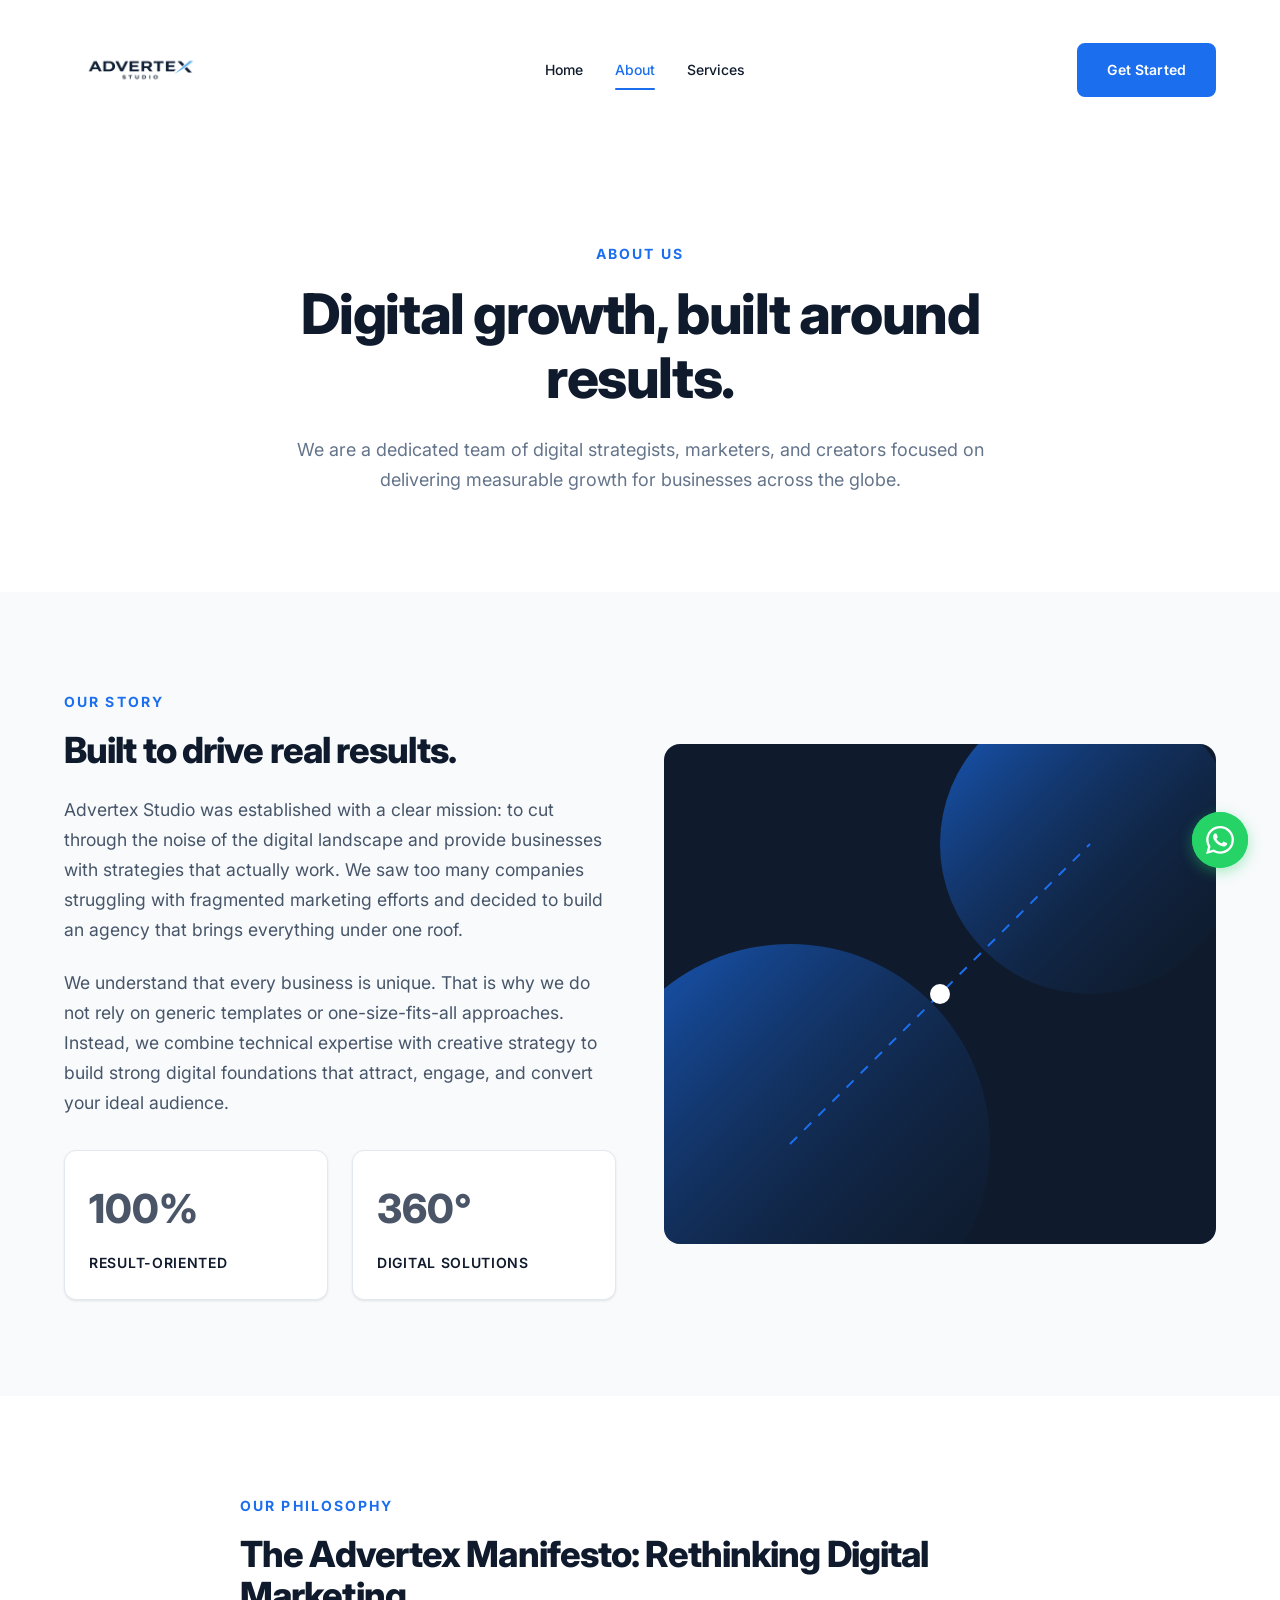
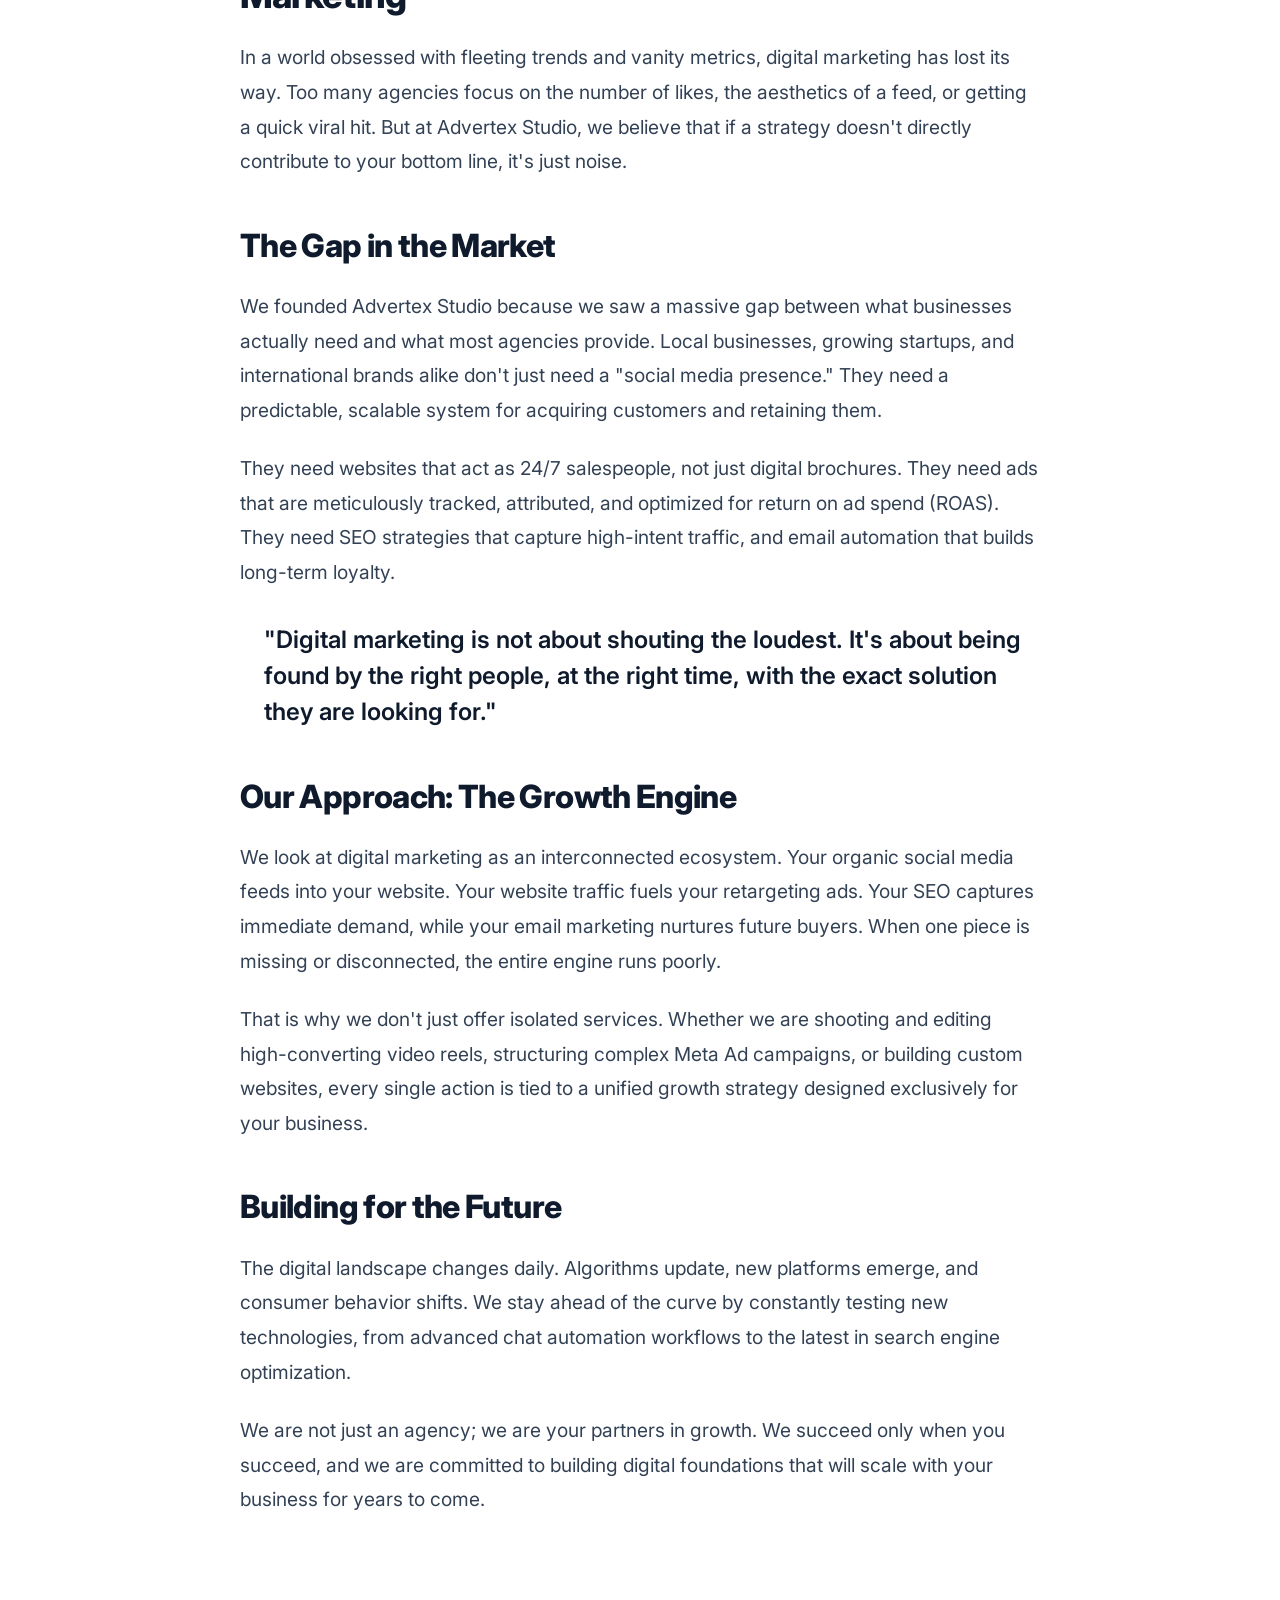
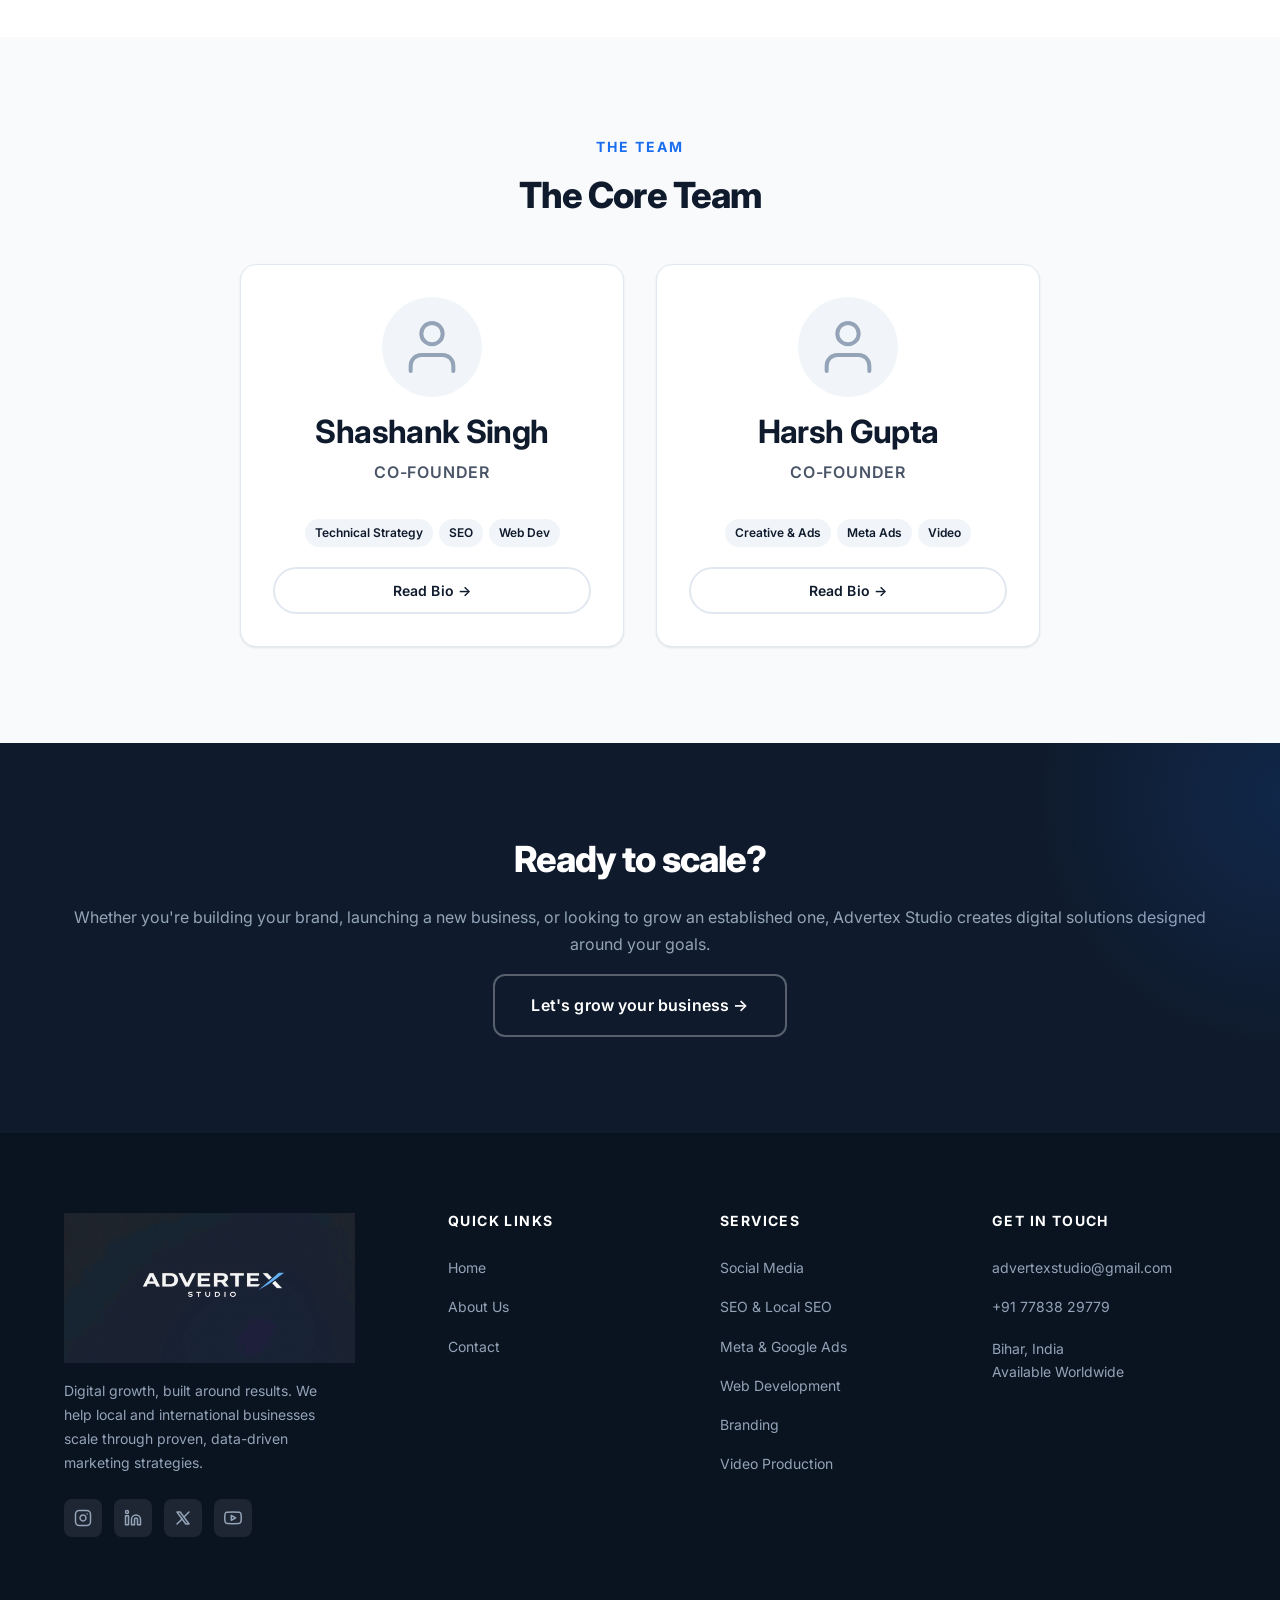
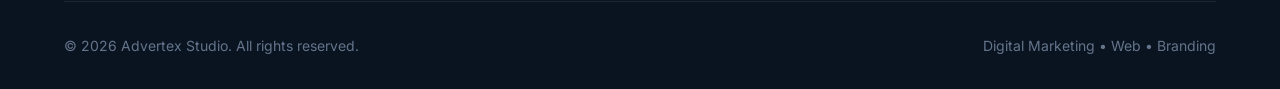
==== about.html @ 984bcb9f "Change Founders heading to The Core Team to sound more humble" ====
<!DOCTYPE html>
<html lang="en">
<head>
  <meta charset="UTF-8">
  <meta name="viewport" content="width=device-width, initial-scale=1.0">
  <title>About Us | Advertex Studio</title>
  <meta name="description" content="Learn about Advertex Studio, our story, our mission, and meet the team driving digital growth for businesses since 2026.">
  <link rel="preconnect" href="https://fonts.googleapis.com">
  <link rel="preconnect" href="https://fonts.gstatic.com" crossorigin>
  <link rel="stylesheet" href="index.css">
  <link rel="stylesheet" href="about.css">
</head>
<body>

  <!-- ========================= NAVIGATION ========================= -->
  <nav class="navbar" id="navbar">
    <div class="container nav-container">
      <a href="/" class="nav-logo">
        <img src="assets/logo-dark.jpg" alt="Advertex Studio" id="nav-logo-img">
      </a>

      <div class="nav-links">
        <a href="/">Home</a>
        <a href="/about" class="active">About</a>
        <a href="/services">Services</a>
      </div>

      <div class="nav-actions">
        <a href="/contact" class="btn btn-primary">Get Started</a>
      </div>

      <button class="hamburger" id="hamburger" aria-label="Toggle navigation menu">
        <span></span>
        <span></span>
        <span></span>
      </button>
    </div>
  </nav>

  <!-- Mobile Menu -->
  <div class="mobile-menu" id="mobile-menu">
    <a href="/">Home</a>
    <a href="/about" class="active">About</a>
    <a href="/services">Services</a>
    <a href="/contact" class="btn btn-primary" style="margin-top: 1rem; width: 200px; text-align: center;">Get Started</a>
  </div>

  <!-- ========================= ABOUT HERO ========================= -->
  <section class="about-hero">
    <div class="container reveal-up">
      <span class="section-label">ABOUT US</span>
      <h1 class="section-title" style="font-size: 3.5rem;">Digital growth, built around results.</h1>
      <p class="section-subtitle">We are a dedicated team of digital strategists, marketers, and creators focused on delivering measurable growth for businesses across the globe.</p>
    </div>
  </section>

  <!-- ========================= OUR STORY ========================= -->
  <section class="section section-bg-light" id="story">
    <div class="container story-grid">
      <div class="story-content reveal-left">
        <span class="section-label">OUR STORY</span>
        <h2 class="section-title">Built to drive real results.</h2>
        <p>Advertex Studio was established with a clear mission: to cut through the noise of the digital landscape and provide businesses with strategies that actually work. We saw too many companies struggling with fragmented marketing efforts and decided to build an agency that brings everything under one roof.</p>
        <p>We understand that every business is unique. That is why we do not rely on generic templates or one-size-fits-all approaches. Instead, we combine technical expertise with creative strategy to build strong digital foundations that attract, engage, and convert your ideal audience.</p>
        
        <div class="story-stats">
          <div class="stat-item">
            <div class="stat-number">100%</div>
            <div class="stat-label">Result-Oriented</div>
          </div>
          <div class="stat-item">
            <div class="stat-number">360&deg;</div>
            <div class="stat-label">Digital Solutions</div>
          </div>
        </div>
      </div>
      <div class="story-image reveal-right" style="position: relative; border-radius: var(--radius-xl); overflow: hidden; height: 500px; background: var(--c-navy);">
        <!-- Abstract representation of growth and connectivity -->
        <svg viewBox="0 0 500 500" width="100%" height="100%" style="position: absolute; top: 0; left: 0;">
          <defs>
            <linearGradient id="grad1" x1="0%" y1="0%" x2="100%" y2="100%">
              <stop offset="0%" stop-color="#1B6FEF" stop-opacity="0.8" />
              <stop offset="100%" stop-color="#0F1B2D" stop-opacity="0" />
            </linearGradient>
          </defs>
          <circle cx="400" cy="100" r="150" fill="url(#grad1)" />
          <circle cx="100" cy="400" r="200" fill="url(#grad1)" />
          <path d="M100,400 Q250,250 400,100" stroke="#1B6FEF" stroke-width="2" fill="none" stroke-dasharray="10 10" />
          <circle cx="250" cy="250" r="10" fill="#FFFFFF" />
        </svg>
      </div>
    </div>
  </section>

  
  <!-- ========================= THE ADVERTEX BLOG ========================= -->
  <section class="section" id="blog">
    <div class="container reveal-up">
      <article class="blog-article">
        <span class="section-label">OUR PHILOSOPHY</span>
        <h2 class="section-title">The Advertex Manifesto: Rethinking Digital Marketing</h2>
        
        <p>
          In a world obsessed with fleeting trends and vanity metrics, digital marketing has lost its way. Too many agencies focus on the number of likes, the aesthetics of a feed, or getting a quick viral hit. But at Advertex Studio, we believe that if a strategy doesn't directly contribute to your bottom line, it's just noise.
        </p>

        <h3>The Gap in the Market</h3>
        <p>
          We founded Advertex Studio because we saw a massive gap between what businesses actually need and what most agencies provide. Local businesses, growing startups, and international brands alike don't just need a "social media presence." They need a predictable, scalable system for acquiring customers and retaining them.
        </p>
        <p>
          They need websites that act as 24/7 salespeople, not just digital brochures. They need ads that are meticulously tracked, attributed, and optimized for return on ad spend (ROAS). They need SEO strategies that capture high-intent traffic, and email automation that builds long-term loyalty.
        </p>

        <blockquote>
          "Digital marketing is not about shouting the loudest. It's about being found by the right people, at the right time, with the exact solution they are looking for."
        </blockquote>

        <h3>Our Approach: The Growth Engine</h3>
        <p>
          We look at digital marketing as an interconnected ecosystem. Your organic social media feeds into your website. Your website traffic fuels your retargeting ads. Your SEO captures immediate demand, while your email marketing nurtures future buyers. When one piece is missing or disconnected, the entire engine runs poorly.
        </p>
        <p>
          That is why we don't just offer isolated services. Whether we are shooting and editing high-converting video reels, structuring complex Meta Ad campaigns, or building custom websites, every single action is tied to a unified growth strategy designed exclusively for your business.
        </p>

        <h3>Building for the Future</h3>
        <p>
          The digital landscape changes daily. Algorithms update, new platforms emerge, and consumer behavior shifts. We stay ahead of the curve by constantly testing new technologies, from advanced chat automation workflows to the latest in search engine optimization. 
        </p>
        <p>
          We are not just an agency; we are your partners in growth. We succeed only when you succeed, and we are committed to building digital foundations that will scale with your business for years to come.
        </p>
      </article>
    </div>
  </section>

    <!-- ========================= FOUNDERS ========================= -->
  <section class="section section-bg-light" id="founders">
    <div class="container">
      <div class="reveal-up text-center">
        <span class="section-label">THE TEAM</span>
        <h2 class="section-title">The Core Team</h2>
      </div>
      
      <div class="founders-list-compact">
        <!-- Shashank Singh -->
        <div class="founder-card reveal-up" style="transition-delay: 0.1s;" onclick="openFounderModal('shashank')">
          <div class="founder-card-img">
            <svg class="founder-icon" viewBox="0 0 24 24" fill="none" stroke="currentColor" stroke-width="1.5" stroke-linecap="round" stroke-linejoin="round"><path d="M20 21v-2a4 4 0 0 0-4-4H8a4 4 0 0 0-4 4v2"></path><circle cx="12" cy="7" r="4"></circle></svg>
          </div>
          <h3 class="founder-name">Shashank Singh</h3>
          <span class="founder-role">Co-Founder</span>
          <div class="founder-expertise-short">
            <span class="expertise-tag-sm">Technical Strategy</span>
            <span class="expertise-tag-sm">SEO</span>
            <span class="expertise-tag-sm">Web Dev</span>
          </div>
          <button class="btn btn-outline" style="margin-top: 20px; width: 100%; border-radius: 50px;">Read Bio &rarr;</button>
        </div>

        <!-- Harsh Gupta -->
        <div class="founder-card reveal-up" style="transition-delay: 0.2s;" onclick="openFounderModal('harsh')">
          <div class="founder-card-img">
            <svg class="founder-icon" viewBox="0 0 24 24" fill="none" stroke="currentColor" stroke-width="1.5" stroke-linecap="round" stroke-linejoin="round"><path d="M20 21v-2a4 4 0 0 0-4-4H8a4 4 0 0 0-4 4v2"></path><circle cx="12" cy="7" r="4"></circle></svg>
          </div>
          <h3 class="founder-name">Harsh Gupta</h3>
          <span class="founder-role">Co-Founder</span>
          <div class="founder-expertise-short">
            <span class="expertise-tag-sm">Creative & Ads</span>
            <span class="expertise-tag-sm">Meta Ads</span>
            <span class="expertise-tag-sm">Video</span>
          </div>
          <button class="btn btn-outline" style="margin-top: 20px; width: 100%; border-radius: 50px;">Read Bio &rarr;</button>
        </div>
      </div>
    </div>
  </section>

  <!-- Founder Modals -->
  <div id="modal-shashank" class="modal-overlay">
    <div class="modal-content">
      <span class="modal-close" onclick="closeFounderModal('shashank')">&times;</span>
      <h3 class="founder-name">Shashank Singh</h3>
      <span class="founder-role">Co-Founder</span>
      <p class="founder-bio-text" style="margin-top: 1.5rem;">
        Shashank drives the technical strategy at Advertex Studio. From advanced SEO and web development to chat automation and email marketing, he builds the systems that scale revenue.
      </p>
      <div class="founder-expertise">
        <h4>Core Expertise</h4>
        <div class="expertise-tags">
          <span class="expertise-tag">SEO</span>
          <span class="expertise-tag">Social Media Marketing</span>
          <span class="expertise-tag">Meta Ads</span>
          <span class="expertise-tag">Web Development</span>
          <span class="expertise-tag">Video Editing</span>
          <span class="expertise-tag">Chat Automation</span>
          <span class="expertise-tag">Email Marketing</span>
        </div>
      </div>
    </div>
  </div>

  <div id="modal-harsh" class="modal-overlay">
    <div class="modal-content">
      <span class="modal-close" onclick="closeFounderModal('harsh')">&times;</span>
      <h3 class="founder-name">Harsh Gupta</h3>
      <span class="founder-role">Co-Founder</span>
      <p class="founder-bio-text" style="margin-top: 1.5rem;">
        Harsh is the creative and performance engine of the agency. He bridges high-converting Meta and Google Ads with compelling video production and Canva design to drive maximum ROI.
      </p>
      <div class="founder-expertise">
        <h4>Core Expertise</h4>
        <div class="expertise-tags">
          <span class="expertise-tag">Social Media Marketing</span>
          <span class="expertise-tag">Meta Ads</span>
          <span class="expertise-tag">Google Ads</span>
          <span class="expertise-tag">Video Shooting & Editing</span>
          <span class="expertise-tag">Canva Design</span>
          <span class="expertise-tag">Performance Marketing</span>
          <span class="expertise-tag">Business Training</span>
        </div>
      </div>
    </div>
  </div>

<!-- ========================= CTA BANNER ========================= -->
  <section class="dark-banner reveal" id="cta">
    <div class="container">
      <h2 class="section-title">Ready to scale?</h2>
      <p>Whether you're building your brand, launching a new business, or looking to grow an established one, Advertex Studio creates digital solutions designed around your goals.</p>
      <a href="/contact" class="btn btn-white btn-lg">Let's grow your business &rarr;</a>
    </div>
  </section>

  <!-- ========================= FOOTER ========================= -->
  <footer class="footer">
    <div class="container">
      <div class="footer-grid">
        <div class="footer-brand">
          <img src="assets/Advertex_Logo.jpg" alt="Advertex Studio" style="height: 150px; margin-bottom: var(--space-4);">
          <p>Digital growth, built around results. We help local and international businesses scale through proven, data-driven marketing strategies.</p>
          <div class="footer-social">
            <a href="#" aria-label="Instagram">
              <svg viewBox="0 0 24 24" fill="none" stroke="currentColor" stroke-width="2" stroke-linecap="round" stroke-linejoin="round"><rect x="2" y="2" width="20" height="20" rx="5" ry="5"></rect><path d="M16 11.37A4 4 0 1 1 12.63 8 4 4 0 0 1 16 11.37z"></path><line x1="17.5" y1="6.5" x2="17.51" y2="6.5"></line></svg>
            </a>
            <a href="#" aria-label="LinkedIn">
              <svg viewBox="0 0 24 24" fill="none" stroke="currentColor" stroke-width="2" stroke-linecap="round" stroke-linejoin="round"><path d="M16 8a6 6 0 0 1 6 6v7h-4v-7a2 2 0 0 0-2-2 2 2 0 0 0-2 2v7h-4v-7a6 6 0 0 1 6-6z"></path><rect x="2" y="9" width="4" height="12"></rect><circle cx="4" cy="4" r="2"></circle></svg>
            </a>
            <a href="#" aria-label="X">
              <svg viewBox="0 0 24 24" fill="none" stroke="currentColor" stroke-width="2" stroke-linecap="round" stroke-linejoin="round"><path d="M4 4l11.733 16h4.267l-11.733 -16z"></path><path d="M4 20l6.768 -6.768m2.46 -2.46l6.772 -6.772"></path></svg>
            </a>
            <a href="#" aria-label="YouTube">
              <svg viewBox="0 0 24 24" fill="none" stroke="currentColor" stroke-width="2" stroke-linecap="round" stroke-linejoin="round"><path d="M22.54 6.42a2.78 2.78 0 0 0-1.94-2C18.88 4 12 4 12 4s-6.88 0-8.6.46a2.78 2.78 0 0 0-1.94 2A29 29 0 0 0 1 11.75a29 29 0 0 0 .46 5.33A2.78 2.78 0 0 0 3.4 19.1c1.72.46 8.6.46 8.6.46s6.88 0 8.6-.46a2.78 2.78 0 0 0 1.94-2 29 29 0 0 0 .46-5.25 29 29 0 0 0-.46-5.33z"></path><polygon points="9.75 15.02 15.5 11.75 9.75 8.48 9.75 15.02"></polygon></svg>
            </a>
          </div>
        </div>

        <div>
          <h4 class="footer-title">Quick Links</h4>
          <ul class="footer-links">
            <li><a href="/">Home</a></li>
            <li><a href="/about">About Us</a></li>
            <li><a href="/contact">Contact</a></li>
          </ul>
        </div>

        <div>
          <h4 class="footer-title">Services</h4>
          <ul class="footer-links">
            <li><a href="/services#smm">Social Media</a></li>
            <li><a href="/services#seo">SEO & Local SEO</a></li>
            <li><a href="/services#ads">Meta & Google Ads</a></li>
            <li><a href="/services#web">Web Development</a></li>
            <li><a href="/services#brand">Branding</a></li>
            <li><a href="/services#video">Video Production</a></li>
          </ul>
        </div>

        <div>
          <h4 class="footer-title">Get in Touch</h4>
          <ul class="footer-links">
            <li><a href="mailto:advertexstudio@gmail.com">advertexstudio@gmail.com</a></li>
            <li><a href="tel:+917783829779">+91 77838 29779</a></li>
            <li style="margin-top: var(--space-4); color: var(--c-gray-400); font-size: var(--text-sm);">Bihar, India<br>Available Worldwide</li>
          </ul>
        </div>
      </div>

      <div class="footer-bottom">
        <div>&copy; 2026 Advertex Studio. All rights reserved.</div>
        <div>Digital Marketing &bull; Web &bull; Branding</div>
      </div>
    </div>
  </footer>

  <!-- ========================= WHATSAPP FLOAT ========================= -->
  <a href="https://wa.me/917783829779" class="wa-float" target="_blank" rel="noopener" aria-label="Chat on WhatsApp">
    <svg viewBox="0 0 24 24" fill="currentColor">
      <path d="M17.472 14.382c-.297-.149-1.758-.867-2.03-.967-.273-.099-.471-.148-.67.15-.197.297-.767.966-.94 1.164-.173.199-.347.223-.644.075-.297-.15-1.255-.463-2.39-1.475-.883-.788-1.48-1.761-1.653-2.059-.173-.297-.018-.458.13-.606.134-.133.298-.347.446-.52.149-.174.198-.298.298-.497.099-.198.05-.371-.025-.52-.075-.149-.669-1.612-.916-2.207-.242-.579-.487-.5-.669-.51-.173-.008-.371-.01-.57-.01-.198 0-.52.074-.792.372-.272.297-1.04 1.016-1.04 2.479 0 1.462 1.065 2.875 1.213 3.074.149.198 2.096 3.2 5.077 4.487.709.306 1.262.489 1.694.625.712.227 1.36.195 1.871.118.571-.085 1.758-.719 2.006-1.413.248-.694.248-1.289.173-1.413-.074-.124-.272-.198-.57-.347m-5.421 7.403h-.004a9.87 9.87 0 01-5.031-1.378l-.361-.214-3.741.982.998-3.648-.235-.374a9.86 9.86 0 01-1.51-5.26c.001-5.45 4.436-9.884 9.888-9.884 2.64 0 5.122 1.03 6.988 2.898a9.825 9.825 0 012.893 6.994c-.003 5.45-4.437 9.884-9.885 9.884m8.413-18.297A11.815 11.815 0 0012.05 0C5.495 0 .16 5.335.157 11.892c0 2.096.547 4.142 1.588 5.945L.057 24l6.305-1.654a11.882 11.882 0 005.683 1.448h.005c6.554 0 11.89-5.335 11.893-11.893a11.821 11.821 0 00-3.48-8.413z"/>
    </svg>
  </a>

  <script src="main.js"></script>

  <script>
    function openFounderModal(id) {
      document.getElementById('modal-' + id).classList.add('active');
      document.body.style.overflow = 'hidden';
    }
    function closeFounderModal(id) {
      document.getElementById('modal-' + id).classList.remove('active');
      document.body.style.overflow = '';
    }
    // Close modal on click outside
    window.addEventListener('click', function(event) {
      if (event.target.classList.contains('modal-overlay')) {
        event.target.classList.remove('active');
        document.body.style.overflow = '';
      }
    });
  </script>
</body>
</html>
---- index.css ----
@import url('https://fonts.googleapis.com/css2?family=Inter:wght@400;500;600;700;800;900&display=swap');

/* ===========================
   DESIGN TOKENS
   =========================== */
:root {
  /* Colors */
  --c-navy: #0F1B2D;
  --c-navy-deep: #0A1420;
  --c-blue: #1B6FEF;
  --c-blue-hover: #155bc8;
  --c-blue-light: #4A90F7;
  --c-light-blue: #E8F0FE;
  --c-light-blue-hover: #D4E4FD;
  --c-orange: #E8890C;
  --c-orange-light: #FFF3E0;
  --c-white: #FFFFFF;
  --c-gray-50: #F8FAFC;
  --c-gray-100: #F1F5F9;
  --c-gray-200: #E2E8F0;
  --c-gray-300: #CBD5E1;
  --c-gray-400: #94A3B8;
  --c-gray-500: #64748B;
  --c-gray-600: #475569;
  --c-gray-700: #334155;
  --c-text-body: #4A5568;
  --c-text-heading: #0F1B2D;
  --c-success: #22C55E;
  --c-whatsapp: #25D366;

  /* Typography */
  --font-main: 'Inter', -apple-system, BlinkMacSystemFont, 'Segoe UI', system-ui, sans-serif;
  --text-xs: 0.75rem;     /* 12px */
  --text-sm: 0.875rem;    /* 14px */
  --text-base: 1rem;      /* 16px */
  --text-lg: 1.125rem;    /* 18px */
  --text-xl: 1.25rem;     /* 20px */
  --text-2xl: 1.5rem;     /* 24px */
  --text-3xl: 1.875rem;   /* 30px */
  --text-4xl: 2.25rem;    /* 36px */
  --text-5xl: 3rem;       /* 48px */
  --text-6xl: 3.75rem;    /* 60px */

  /* Spacing */
  --space-1: 0.25rem;
  --space-2: 0.5rem;
  --space-3: 0.75rem;
  --space-4: 1rem;
  --space-5: 1.25rem;
  --space-6: 1.5rem;
  --space-8: 2rem;
  --space-10: 2.5rem;
  --space-12: 3rem;
  --space-16: 4rem;
  --space-20: 5rem;
  --space-24: 6rem;
  --space-32: 8rem;

  /* Shadows */
  --shadow-xs: 0 1px 2px rgba(0, 0, 0, 0.04);
  --shadow-sm: 0 1px 3px rgba(0, 0, 0, 0.06), 0 1px 2px rgba(0, 0, 0, 0.04);
  --shadow-md: 0 4px 6px -1px rgba(0, 0, 0, 0.07), 0 2px 4px -2px rgba(0, 0, 0, 0.05);
  --shadow-lg: 0 10px 15px -3px rgba(0, 0, 0, 0.08), 0 4px 6px -4px rgba(0, 0, 0, 0.04);
  --shadow-xl: 0 20px 25px -5px rgba(0, 0, 0, 0.08), 0 8px 10px -6px rgba(0, 0, 0, 0.03);
  --shadow-2xl: 0 25px 50px -12px rgba(0, 0, 0, 0.15);
  --shadow-blue: 0 8px 24px rgba(27, 111, 239, 0.25);

  /* Borders */
  --radius-sm: 0.375rem;
  --radius-md: 0.5rem;
  --radius-lg: 0.75rem;
  --radius-xl: 1rem;
  --radius-2xl: 1.25rem;
  --radius-full: 9999px;

  /* Transitions */
  --ease-out: cubic-bezier(0.16, 1, 0.3, 1);
  --ease-in-out: cubic-bezier(0.65, 0, 0.35, 1);
  --transition-fast: 150ms var(--ease-out);
  --transition-normal: 300ms var(--ease-out);
  --transition-slow: 500ms var(--ease-out);
  --transition-reveal: 800ms cubic-bezier(0.5, 0, 0, 1);
}

/* ===========================
   RESET & BASE
   =========================== */
*, *::before, *::after {
  box-sizing: border-box;
  margin: 0;
  padding: 0;
}

html {
  font-family: var(--font-main);
  color: var(--c-text-body);
  background-color: var(--c-white);
  line-height: 1.7;
  scroll-behavior: smooth;
  -webkit-text-size-adjust: 100%;
}

body {
  overflow-x: hidden;
  -webkit-font-smoothing: antialiased;
  -moz-osx-font-smoothing: grayscale;
  text-rendering: optimizeLegibility;
}

h1, h2, h3, h4, h5, h6 {
  color: var(--c-text-heading);
  font-weight: 700;
  line-height: 1.2;
  letter-spacing: -0.02em;
}

h1 { font-size: var(--text-5xl); font-weight: 800; }
h2 { font-size: var(--text-4xl); font-weight: 800; }
h3 { font-size: var(--text-xl); }
h4 { font-size: var(--text-lg); }

p {
  margin-bottom: var(--space-4);
  line-height: 1.7;
}

a {
  color: var(--c-blue);
  text-decoration: none;
  transition: color var(--transition-fast);
}

a:hover {
  color: var(--c-blue-hover);
}

ul {
  list-style: none;
}

img, svg {
  max-width: 100%;
  display: block;
}

::selection {
  background: var(--c-light-blue);
  color: var(--c-navy);
}

/* ===========================
   LAYOUT UTILITIES
   =========================== */
.container {
  width: 100%;
  max-width: 1200px;
  margin: 0 auto;
  padding: 0 var(--space-6);
}

.section {
  padding: var(--space-24) 0;
}

.section-bg-light {
  background-color: var(--c-gray-50);
}

.text-center {
  text-align: center;
}

/* ===========================
   TYPOGRAPHY COMPONENTS
   =========================== */
.section-label {
  display: inline-block;
  color: var(--c-blue);
  font-size: var(--text-sm);
  font-weight: 700;
  letter-spacing: 0.15em;
  text-transform: uppercase;
  margin-bottom: var(--space-4);
}

.section-title {
  font-size: var(--text-4xl);
  font-weight: 800;
  margin-bottom: var(--space-6);
  line-height: 1.15;
  letter-spacing: -0.025em;
}

.section-subtitle {
  font-size: var(--text-lg);
  color: var(--c-gray-500);
  max-width: 680px;
  line-height: 1.7;
  margin-bottom: var(--space-12);
}

/* ===========================
   BUTTONS
   =========================== */
.btn {
  display: inline-flex;
  align-items: center;
  justify-content: center;
  gap: var(--space-2);
  padding: 0.8rem 1.75rem;
  font-size: var(--text-sm);
  font-weight: 600;
  font-family: var(--font-main);
  border-radius: var(--radius-md);
  transition: all var(--transition-normal);
  cursor: pointer;
  border: 2px solid transparent;
  white-space: nowrap;
  letter-spacing: 0.01em;
}

.btn-primary {
  background-color: var(--c-blue);
  color: var(--c-white);
  border-color: var(--c-blue);
}

.btn-primary:hover {
  background-color: var(--c-blue-hover);
  border-color: var(--c-blue-hover);
  color: var(--c-white);
  transform: translateY(-2px);
  box-shadow: var(--shadow-blue);
}

.btn-primary:active {
  transform: translateY(0);
}

.btn-outline {
  background-color: transparent;
  border-color: var(--c-gray-200);
  color: var(--c-text-heading);
}

.btn-outline:hover {
  border-color: var(--c-blue);
  color: var(--c-blue);
  background-color: var(--c-light-blue);
  transform: translateY(-2px);
}

.btn-white {
  background-color: transparent;
  border-color: rgba(255,255,255,0.3);
  color: var(--c-white);
}

.btn-white:hover {
  background-color: var(--c-white);
  border-color: var(--c-white);
  color: var(--c-navy);
  transform: translateY(-2px);
}

.btn-lg {
  padding: 1rem 2.25rem;
  font-size: var(--text-base);
  border-radius: var(--radius-lg);
}

/* ===========================
   CARDS
   =========================== */
.card {
  background-color: var(--c-white);
  border: 1px solid var(--c-gray-200);
  border-radius: var(--radius-xl);
  padding: var(--space-8);
  transition: all var(--transition-normal);
  height: 100%;
}

.card:hover {
  border-color: var(--c-blue);
  box-shadow: var(--shadow-xl);
  transform: translateY(-6px);
}

/* ===========================
   NAVIGATION
   =========================== */
.navbar {
  position: fixed;
  top: 0;
  left: 0;
  width: 100%;
  padding: var(--space-5) 0;
  z-index: 1000;
  transition: all var(--transition-normal);
  background: transparent;
}

.navbar.scrolled {
  background-color: rgba(255, 255, 255, 0.92);
  backdrop-filter: blur(12px);
  -webkit-backdrop-filter: blur(12px);
  box-shadow: 0 1px 0 rgba(0,0,0,0.06), var(--shadow-sm);
  padding: var(--space-3) 0;
}

.nav-container {
  display: flex;
  justify-content: space-between;
  align-items: center;
}

.nav-logo {
  display: flex;
  align-items: center;
  flex-shrink: 0;
}

.nav-logo img {
  height: 100px;
  width: auto;
  object-fit: contain;
  mix-blend-mode: multiply;
}

.nav-links {
  display: flex;
  gap: var(--space-8);
  align-items: center;
}

.nav-links a {
  color: var(--c-text-heading);
  font-weight: 500;
  font-size: var(--text-sm);
  position: relative;
  padding: var(--space-2) 0;
  transition: color var(--transition-fast);
}

.nav-links a::after {
  content: '';
  position: absolute;
  bottom: 0;
  left: 0;
  width: 0;
  height: 2px;
  background-color: var(--c-blue);
  transition: width var(--transition-normal);
  border-radius: 1px;
}

.nav-links a:hover::after,
.nav-links a.active::after {
  width: 100%;
}

.nav-links a:hover,
.nav-links a.active {
  color: var(--c-blue);
}

.nav-actions {
  display: flex;
  align-items: center;
  gap: var(--space-4);
}

/* Hamburger Menu */
.hamburger {
  display: none;
  background: none;
  border: none;
  cursor: pointer;
  padding: var(--space-2);
  z-index: 1001;
  position: relative;
}

.hamburger span {
  display: block;
  width: 22px;
  height: 2px;
  background-color: var(--c-navy);
  margin-bottom: 6px;
  transition: all var(--transition-normal);
  border-radius: 2px;
}

.hamburger span:last-child {
  margin-bottom: 0;
}

.hamburger.active span:nth-child(1) {
  transform: translateY(8px) rotate(45deg);
}

.hamburger.active span:nth-child(2) {
  opacity: 0;
  transform: translateX(-10px);
}

.hamburger.active span:nth-child(3) {
  transform: translateY(-8px) rotate(-45deg);
}

/* Mobile Menu Overlay */
.mobile-menu {
  position: fixed;
  top: 0;
  right: 0;
  width: 100%;
  height: 100vh;
  height: 100dvh;
  background-color: var(--c-white);
  z-index: 999;
  display: flex;
  flex-direction: column;
  justify-content: center;
  align-items: center;
  gap: var(--space-6);
  transform: translateX(100%);
  transition: transform var(--transition-slow);
}

.mobile-menu.active {
  transform: translateX(0);
}

.mobile-menu a {
  font-size: var(--text-2xl);
  font-weight: 700;
  color: var(--c-navy);
  text-decoration: none;
  transition: color var(--transition-fast);
}

.mobile-menu a:hover {
  color: var(--c-blue);
}

body.no-scroll {
  overflow: hidden;
}

/* ===========================
   FOOTER
   =========================== */
.footer {
  background-color: var(--c-navy-deep);
  color: var(--c-white);
  padding: var(--space-20) 0 var(--space-8);
}

.footer-grid {
  display: grid;
  grid-template-columns: 1.5fr 1fr 1fr 1fr;
  gap: var(--space-12);
  margin-bottom: var(--space-16);
}

.footer-brand p {
  color: var(--c-gray-400);
  font-size: var(--text-sm);
  line-height: 1.7;
  max-width: 280px;
}

.footer-title {
  color: var(--c-white);
  font-size: var(--text-sm);
  font-weight: 700;
  text-transform: uppercase;
  letter-spacing: 0.1em;
  margin-bottom: var(--space-6);
}

.footer-links li {
  margin-bottom: var(--space-3);
}

.footer-links a {
  color: var(--c-gray-400);
  font-size: var(--text-sm);
  transition: all var(--transition-fast);
}

.footer-links a:hover {
  color: var(--c-white);
  padding-left: 4px;
}

.footer-social {
  display: flex;
  gap: var(--space-3);
  margin-top: var(--space-6);
}

.footer-social a {
  display: flex;
  align-items: center;
  justify-content: center;
  width: 38px;
  height: 38px;
  background-color: rgba(255, 255, 255, 0.08);
  border-radius: var(--radius-md);
  color: var(--c-gray-400);
  transition: all var(--transition-normal);
}

.footer-social a:hover {
  background-color: var(--c-blue);
  color: var(--c-white);
  transform: translateY(-3px);
}

.footer-social svg {
  width: 18px;
  height: 18px;
}

.footer-bottom {
  border-top: 1px solid rgba(255, 255, 255, 0.08);
  padding-top: var(--space-8);
  display: flex;
  justify-content: space-between;
  align-items: center;
  color: var(--c-gray-500);
  font-size: var(--text-sm);
}

/* ===========================
   CHECKMARK LIST
   =========================== */
.check-list li {
  position: relative;
  padding-left: 2rem;
  margin-bottom: var(--space-4);
  font-size: var(--text-base);
  font-weight: 500;
  color: var(--c-navy);
  line-height: 1.6;
}

.check-list li::before {
  content: '';
  position: absolute;
  left: 0;
  top: 3px;
  width: 20px;
  height: 20px;
  background-color: var(--c-light-blue);
  border-radius: 50%;
  background-image: url("data:image/svg+xml,%3Csvg xmlns='http://www.w3.org/2000/svg' viewBox='0 0 24 24' fill='none' stroke='%231B6FEF' stroke-width='3' stroke-linecap='round' stroke-linejoin='round'%3E%3Cpolyline points='20 6 9 17 4 12'%3E%3C/polyline%3E%3C/svg%3E");
  background-size: 12px;
  background-repeat: no-repeat;
  background-position: center;
}

/* ===========================
   DARK BANNER
   =========================== */
.dark-banner {
  background-color: var(--c-navy);
  color: var(--c-white);
  text-align: center;
  padding: var(--space-24) 0;
  position: relative;
  overflow: hidden;
}

.dark-banner::before {
  content: '';
  position: absolute;
  top: -50%;
  right: -20%;
  width: 500px;
  height: 500px;
  background: radial-gradient(circle, rgba(27, 111, 239, 0.15) 0%, transparent 70%);
  border-radius: 50%;
  pointer-events: none;
}

.dark-banner .section-title {
  color: var(--c-white);
  max-width: 600px;
  margin-left: auto;
  margin-right: auto;
}

.dark-banner .section-subtitle,
.dark-banner p {
  color: var(--c-gray-400);
  margin-left: auto;
  margin-right: auto;
}

/* ===========================
   WHATSAPP FLOATING BUTTON
   =========================== */
.wa-float {
  position: fixed;
  bottom: 32px;
  right: 32px;
  width: 56px;
  height: 56px;
  background-color: var(--c-whatsapp);
  color: var(--c-white);
  border-radius: var(--radius-full);
  display: flex;
  align-items: center;
  justify-content: center;
  z-index: 100;
  transition: all var(--transition-normal);
  box-shadow: 0 4px 14px rgba(37, 211, 102, 0.4);
}

.wa-float:hover {
  transform: scale(1.1) translateY(-2px);
  color: var(--c-white);
  box-shadow: 0 6px 20px rgba(37, 211, 102, 0.5);
}

.wa-float svg {
  width: 28px;
  height: 28px;
}

.wa-float::after {
  content: '';
  position: absolute;
  width: 100%;
  height: 100%;
  border-radius: inherit;
  animation: wa-pulse 2.5s ease-out infinite;
  background-color: var(--c-whatsapp);
  z-index: -1;
}

@keyframes wa-pulse {
  0% { transform: scale(1); opacity: 0.5; }
  100% { transform: scale(1.6); opacity: 0; }
}

/* ===========================
   SCROLL REVEAL ANIMATIONS
   =========================== */
.reveal {
  opacity: 0;
  transform: translateY(30px);
  transition: all var(--transition-reveal);
}

.reveal-up {
  opacity: 0;
  transform: translateY(40px);
  transition: all var(--transition-reveal);
}

.reveal-left {
  opacity: 0;
  transform: translateX(-40px);
  transition: all var(--transition-reveal);
}

.reveal-right {
  opacity: 0;
  transform: translateX(40px);
  transition: all var(--transition-reveal);
}

.revealed {
  opacity: 1;
  transform: translate(0, 0);
}

/* ===========================
   RESPONSIVE — TABLET
   =========================== */
@media (max-width: 1024px) {
  .container {
    padding: 0 var(--space-8);
  }

  .section-title {
    font-size: var(--text-3xl);
  }

  .footer-grid {
    grid-template-columns: 1fr 1fr;
    gap: var(--space-8);
  }
}

/* ===========================
   RESPONSIVE — MOBILE
   =========================== */
@media (max-width: 768px) {
  .section {
    padding: var(--space-16) 0;
  }

  .section-title {
    font-size: var(--text-2xl);
  }

  .section-subtitle {
    font-size: var(--text-base);
  }

  .nav-links,
  .nav-actions .btn {
    display: none;
  }

  .hamburger {
    display: block;
  }

  .nav-logo img {
    height: 60px;
  }

  .footer-grid {
    grid-template-columns: 1fr;
    gap: var(--space-8);
  }

  .footer-bottom {
    flex-direction: column;
    gap: var(--space-4);
    text-align: center;
  }

  .wa-float {
    bottom: 20px;
    right: 20px;
    width: 50px;
    height: 50px;
  }

  .wa-float svg {
    width: 24px;
    height: 24px;
  }
}

@media (max-width: 480px) {
  .container {
    padding: 0 var(--space-4);
  }

  .section-title {
    font-size: var(--text-xl);
  }

  .btn-lg {
    padding: 0.8rem 1.5rem;
    font-size: var(--text-sm);
  }
}
---- about.css ----
/* =========================================
   ABOUT PAGE SPECIFIC STYLES
   ========================================= */

/* Hero Section */
.about-hero {
  padding-top: 240px;
  padding-bottom: var(--space-12);
  background: var(--c-bg);
  text-align: center;
}

.about-hero .section-title {
  max-width: 800px;
  margin-left: auto;
  margin-right: auto;
}

.about-hero .section-subtitle {
  max-width: 700px;
  margin-left: auto;
  margin-right: auto;
}

/* Story Section */
.story-grid {
  display: grid;
  grid-template-columns: 1fr 1fr;
  gap: var(--space-12);
  align-items: center;
}

.story-content p {
  color: var(--c-gray-600);
  margin-bottom: var(--space-6);
  font-size: 1.1rem;
}

.story-stats {
  display: grid;
  grid-template-columns: 1fr 1fr;
  gap: var(--space-6);
  margin-top: var(--space-8);
}

.stat-item {
  background: var(--c-white);
  padding: var(--space-6);
  border-radius: var(--radius-lg);
  border: 1px solid var(--c-gray-200);
  box-shadow: var(--shadow-sm);
}

.stat-number {
  font-size: 2.5rem;
  font-weight: 800;
  color: var(--c-primary);
  margin-bottom: var(--space-2);
}

.stat-label {
  font-size: var(--text-sm);
  font-weight: 600;
  color: var(--c-navy);
  text-transform: uppercase;
  letter-spacing: 0.05em;
}

/* Founders Section - Concise Bios */
.founders-list {
  display: flex;
  flex-direction: column;
  gap: var(--space-16);
  margin-top: var(--space-8);
}

.founder-bio-card {
  display: grid;
  grid-template-columns: 350px 1fr;
  gap: var(--space-12);
  background: var(--c-white);
  border-radius: var(--radius-xl);
  overflow: hidden;
  box-shadow: var(--shadow-md);
  border: 1px solid var(--c-gray-200);
}

.founder-image {
  width: 100%;
  height: 100%;
  min-height: 400px;
  background: var(--c-gray-100);
  position: relative;
  display: flex;
  align-items: center;
  justify-content: center;
  overflow: hidden;
}

.founder-image::after {
  content: '';
  position: absolute;
  top: 0;
  left: 0;
  width: 100%;
  height: 100%;
  background-image: radial-gradient(var(--c-primary) 1px, transparent 1px);
  background-size: 20px 20px;
  opacity: 0.1;
}

.founder-icon {
  width: 64px;
  height: 64px;
  color: var(--c-gray-400);
  z-index: 1;
}

.founder-info {
  padding: var(--space-12) var(--space-12) var(--space-12) 0;
  display: flex;
  flex-direction: column;
  justify-content: center;
}

.founder-name {
  font-size: 2rem;
  font-weight: 700;
  color: var(--c-navy);
  margin-bottom: var(--space-2);
}

.founder-role {
  color: var(--c-primary);
  font-weight: 600;
  font-size: 1rem;
  text-transform: uppercase;
  letter-spacing: 0.05em;
  margin-bottom: var(--space-4);
  display: block;
}

.founder-edu {
  display: inline-block;
  background: var(--c-gray-100);
  padding: 6px 16px;
  border-radius: 20px;
  font-size: var(--text-sm);
  font-weight: 600;
  color: var(--c-gray-600);
  margin-bottom: var(--space-6);
}

.founder-bio-text {
  color: var(--c-gray-600);
  font-size: 1.1rem;
  line-height: 1.7;
  margin-bottom: var(--space-8);
}

.founder-expertise {
  padding-top: var(--space-6);
  border-top: 1px solid var(--c-gray-200);
}

.founder-expertise h4 {
  font-size: var(--text-sm);
  color: var(--c-navy);
  margin-bottom: var(--space-3);
  font-weight: 700;
}

.expertise-tags {
  display: flex;
  flex-wrap: wrap;
  gap: 8px;
}

.expertise-tag {
  display: inline-block;
  background: var(--c-gray-100);
  color: var(--c-navy);
  font-size: var(--text-sm);
  font-weight: 600;
  padding: 6px 14px;
  border-radius: 20px;
  border: 1px solid var(--c-gray-200);
  transition: all 0.2s ease;
}

.expertise-tag:hover {
  background: var(--c-white);
  border-color: var(--c-primary);
  color: var(--c-primary);
}

/* Blog / Manifesto Section */
.blog-article {
  max-width: 800px;
  margin: 0 auto;
}

.blog-article h3 {
  font-size: 2rem;
  color: var(--c-navy);
  margin-top: var(--space-12);
  margin-bottom: var(--space-6);
  font-weight: 800;
  letter-spacing: -0.02em;
}

.blog-article p {
  font-size: 1.2rem;
  line-height: 1.8;
  color: var(--c-gray-700);
  margin-bottom: var(--space-6);
}

.blog-article blockquote {
  border-left: 4px solid var(--c-primary);
  padding-left: var(--space-6);
  margin: var(--space-8) 0;
  font-size: 1.5rem;
  font-weight: 600;
  color: var(--c-navy);
  line-height: 1.5;
}

/* Responsive */
@media (max-width: 992px) {
  .story-grid {
    grid-template-columns: 1fr;
  }
  
  .founder-bio-card {
    grid-template-columns: 1fr;
  }
  
  .founder-info {
    padding: var(--space-8);
  }
  
  .founder-image {
    min-height: 300px;
  }
}

@media (max-width: 768px) {
  .about-hero {
    padding-top: 200px;
  }
}

/* Compact Founders Grid */
.founders-list-compact {
  display: grid;
  grid-template-columns: repeat(auto-fit, minmax(280px, 1fr));
  gap: var(--space-8);
  margin-top: var(--space-12);
  max-width: 800px;
  margin-left: auto;
  margin-right: auto;
}

.founder-card {
  background: var(--c-white);
  border: 1px solid var(--c-gray-200);
  border-radius: var(--radius-xl);
  padding: var(--space-8);
  text-align: center;
  box-shadow: var(--shadow-sm);
  transition: all 0.3s ease;
  cursor: pointer;
  display: flex;
  flex-direction: column;
  align-items: center;
}

.founder-card:hover {
  transform: translateY(-5px);
  box-shadow: var(--shadow-md);
  border-color: var(--c-primary);
}

.founder-card-img {
  width: 100px;
  height: 100px;
  background: var(--c-gray-100);
  border-radius: 50%;
  display: flex;
  align-items: center;
  justify-content: center;
  margin-bottom: var(--space-4);
  color: var(--c-primary);
}

.founder-expertise-short {
  display: flex;
  flex-wrap: wrap;
  gap: 6px;
  justify-content: center;
  margin-top: var(--space-4);
}

.expertise-tag-sm {
  background: var(--c-gray-100);
  color: var(--c-navy);
  font-size: 0.75rem;
  font-weight: 600;
  padding: 4px 10px;
  border-radius: 20px;
}

/* Modals */
.modal-overlay {
  position: fixed;
  top: 0;
  left: 0;
  width: 100%;
  height: 100%;
  background: rgba(15, 27, 45, 0.8);
  backdrop-filter: blur(5px);
  z-index: 1000;
  display: flex;
  align-items: center;
  justify-content: center;
  opacity: 0;
  visibility: hidden;
  transition: all 0.3s ease;
  padding: var(--space-4);
}

.modal-overlay.active {
  opacity: 1;
  visibility: visible;
}

.modal-content {
  background: var(--c-white);
  border-radius: var(--radius-xl);
  padding: var(--space-8);
  width: 100%;
  max-width: 600px;
  position: relative;
  transform: translateY(20px);
  transition: all 0.3s ease;
  max-height: 90vh;
  overflow-y: auto;
}

.modal-overlay.active .modal-content {
  transform: translateY(0);
}

.modal-close {
  position: absolute;
  top: 20px;
  right: 20px;
  font-size: 2rem;
  line-height: 1;
  color: var(--c-gray-400);
  cursor: pointer;
  transition: color 0.2s;
}

.modal-close:hover {
  color: var(--c-primary);
}
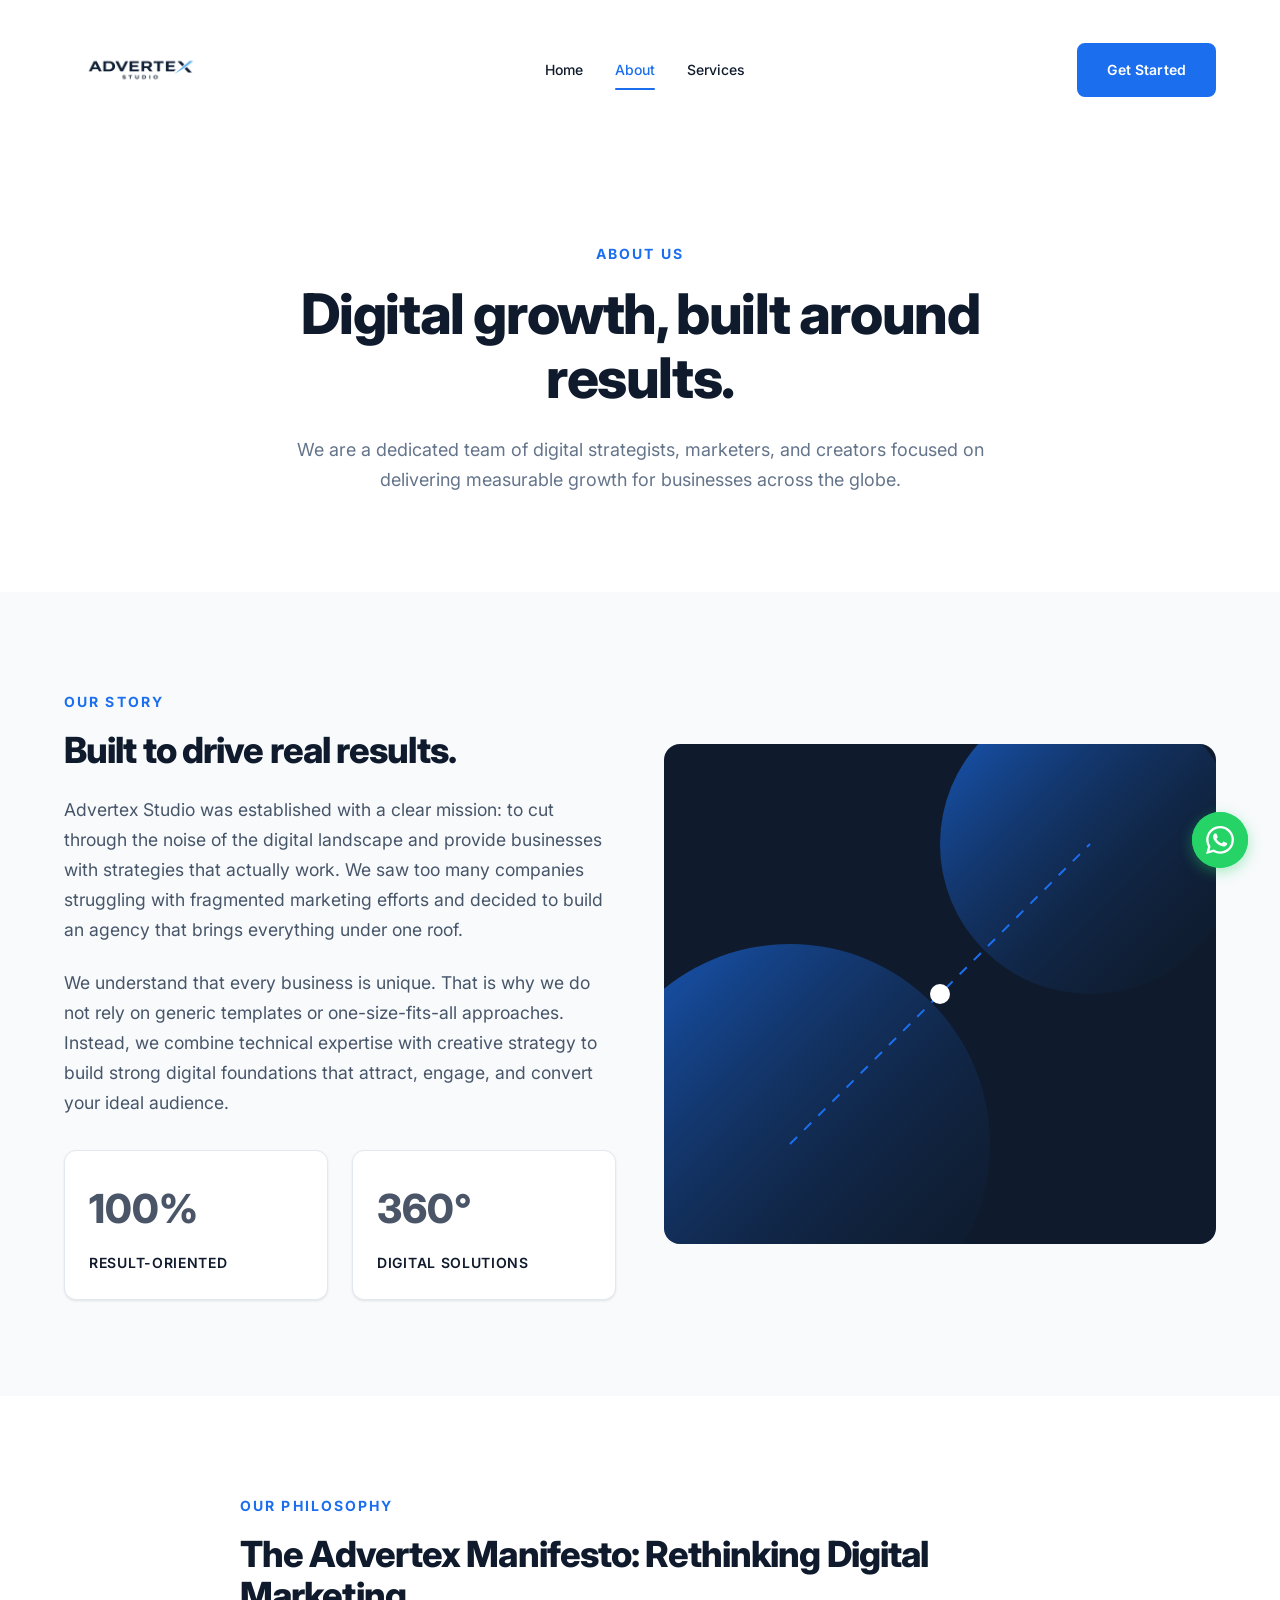
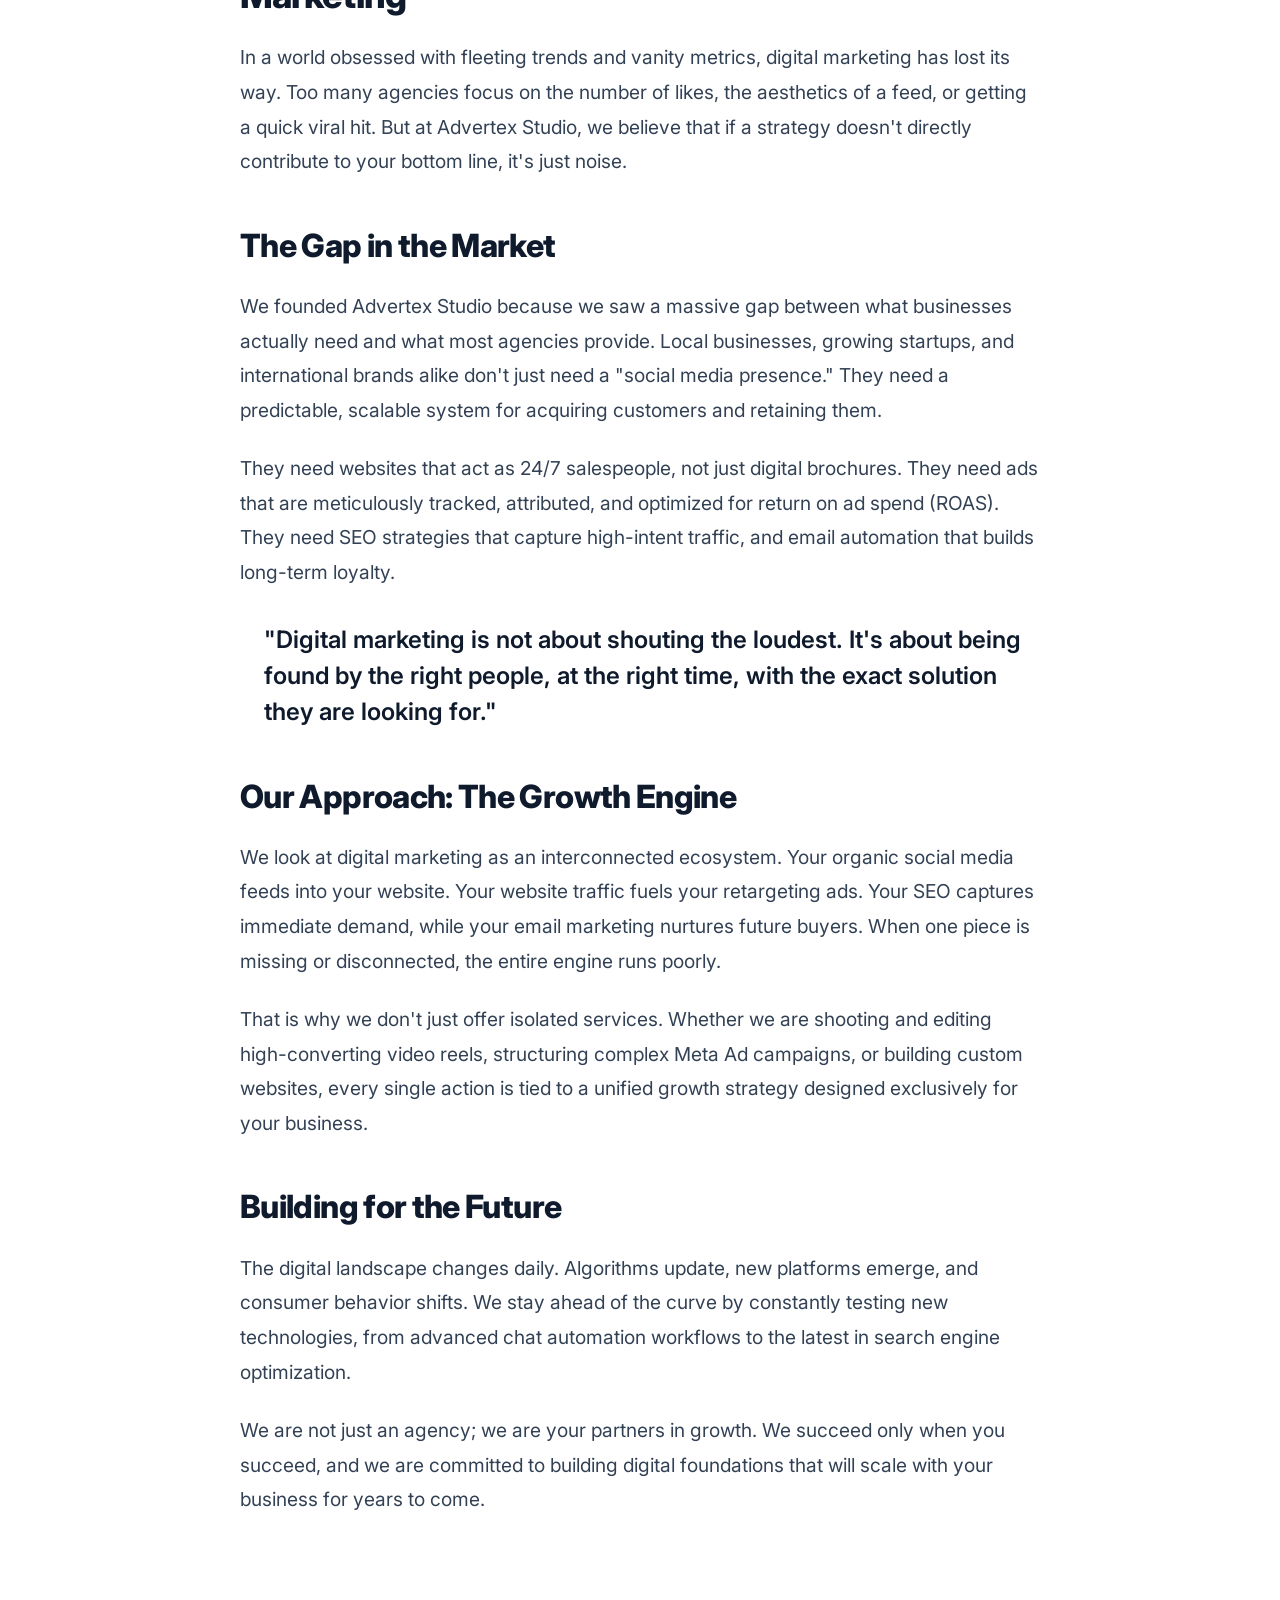
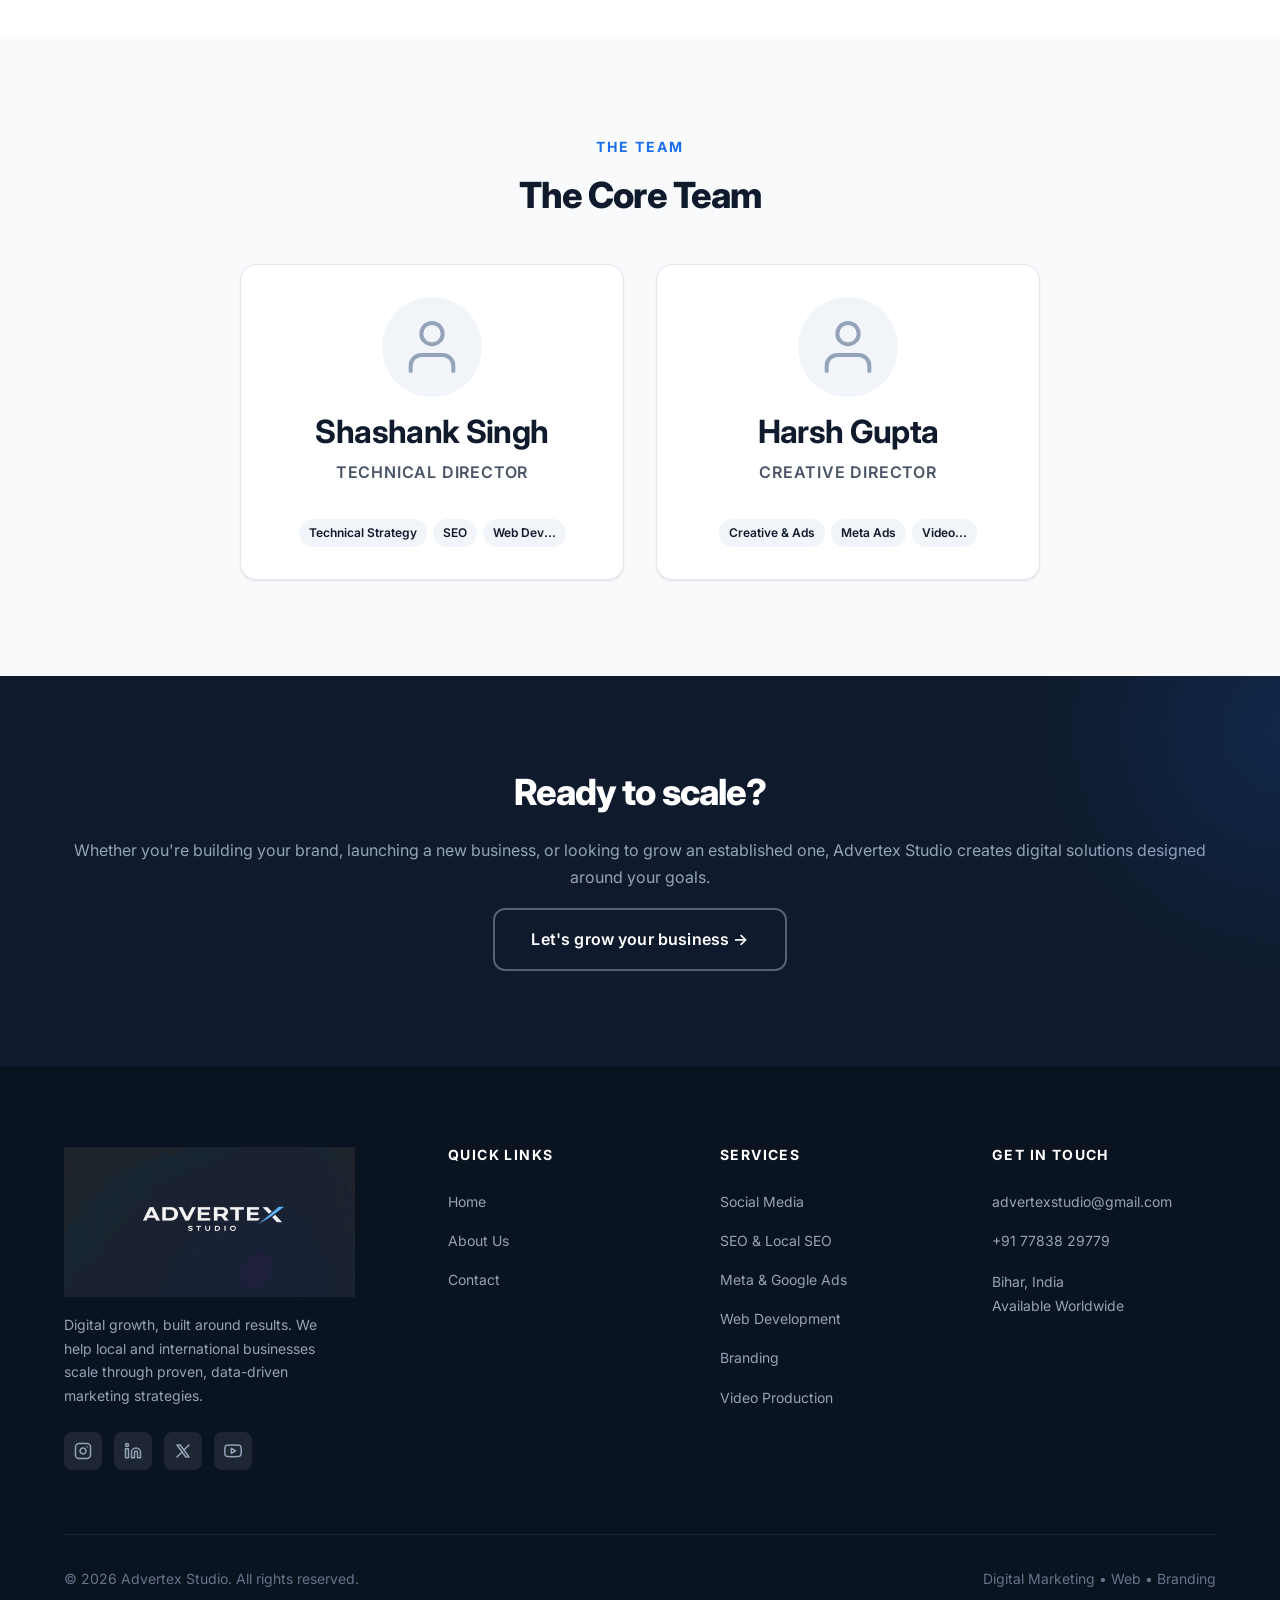
==== commit 30cdbc5f: "Update founder roles, remove redundant button, and add ellipsis bait to tags" ====
--- a/about.html
+++ b/about.html
@@ -150,13 +150,13 @@
             <svg class="founder-icon" viewBox="0 0 24 24" fill="none" stroke="currentColor" stroke-width="1.5" stroke-linecap="round" stroke-linejoin="round"><path d="M20 21v-2a4 4 0 0 0-4-4H8a4 4 0 0 0-4 4v2"></path><circle cx="12" cy="7" r="4"></circle></svg>
           </div>
           <h3 class="founder-name">Shashank Singh</h3>
-          <span class="founder-role">Co-Founder</span>
+          <span class="founder-role">Technical Director</span>
           <div class="founder-expertise-short">
             <span class="expertise-tag-sm">Technical Strategy</span>
             <span class="expertise-tag-sm">SEO</span>
-            <span class="expertise-tag-sm">Web Dev</span>
-          </div>
-          <button class="btn btn-outline" style="margin-top: 20px; width: 100%; border-radius: 50px;">Read Bio &rarr;</button>
+            <span class="expertise-tag-sm">Web Dev...</span>
+          </div>
+          
         </div>
 
         <!-- Harsh Gupta -->
@@ -165,13 +165,13 @@
             <svg class="founder-icon" viewBox="0 0 24 24" fill="none" stroke="currentColor" stroke-width="1.5" stroke-linecap="round" stroke-linejoin="round"><path d="M20 21v-2a4 4 0 0 0-4-4H8a4 4 0 0 0-4 4v2"></path><circle cx="12" cy="7" r="4"></circle></svg>
           </div>
           <h3 class="founder-name">Harsh Gupta</h3>
-          <span class="founder-role">Co-Founder</span>
+          <span class="founder-role">Creative Director</span>
           <div class="founder-expertise-short">
             <span class="expertise-tag-sm">Creative & Ads</span>
             <span class="expertise-tag-sm">Meta Ads</span>
-            <span class="expertise-tag-sm">Video</span>
-          </div>
-          <button class="btn btn-outline" style="margin-top: 20px; width: 100%; border-radius: 50px;">Read Bio &rarr;</button>
+            <span class="expertise-tag-sm">Video...</span>
+          </div>
+          
         </div>
       </div>
     </div>
@@ -182,7 +182,7 @@
     <div class="modal-content">
       <span class="modal-close" onclick="closeFounderModal('shashank')">&times;</span>
       <h3 class="founder-name">Shashank Singh</h3>
-      <span class="founder-role">Co-Founder</span>
+      <span class="founder-role">Technical Director</span>
       <p class="founder-bio-text" style="margin-top: 1.5rem;">
         Shashank drives the technical strategy at Advertex Studio. From advanced SEO and web development to chat automation and email marketing, he builds the systems that scale revenue.
       </p>
@@ -205,7 +205,7 @@
     <div class="modal-content">
       <span class="modal-close" onclick="closeFounderModal('harsh')">&times;</span>
       <h3 class="founder-name">Harsh Gupta</h3>
-      <span class="founder-role">Co-Founder</span>
+      <span class="founder-role">Creative Director</span>
       <p class="founder-bio-text" style="margin-top: 1.5rem;">
         Harsh is the creative and performance engine of the agency. He bridges high-converting Meta and Google Ads with compelling video production and Canva design to drive maximum ROI.
       </p>
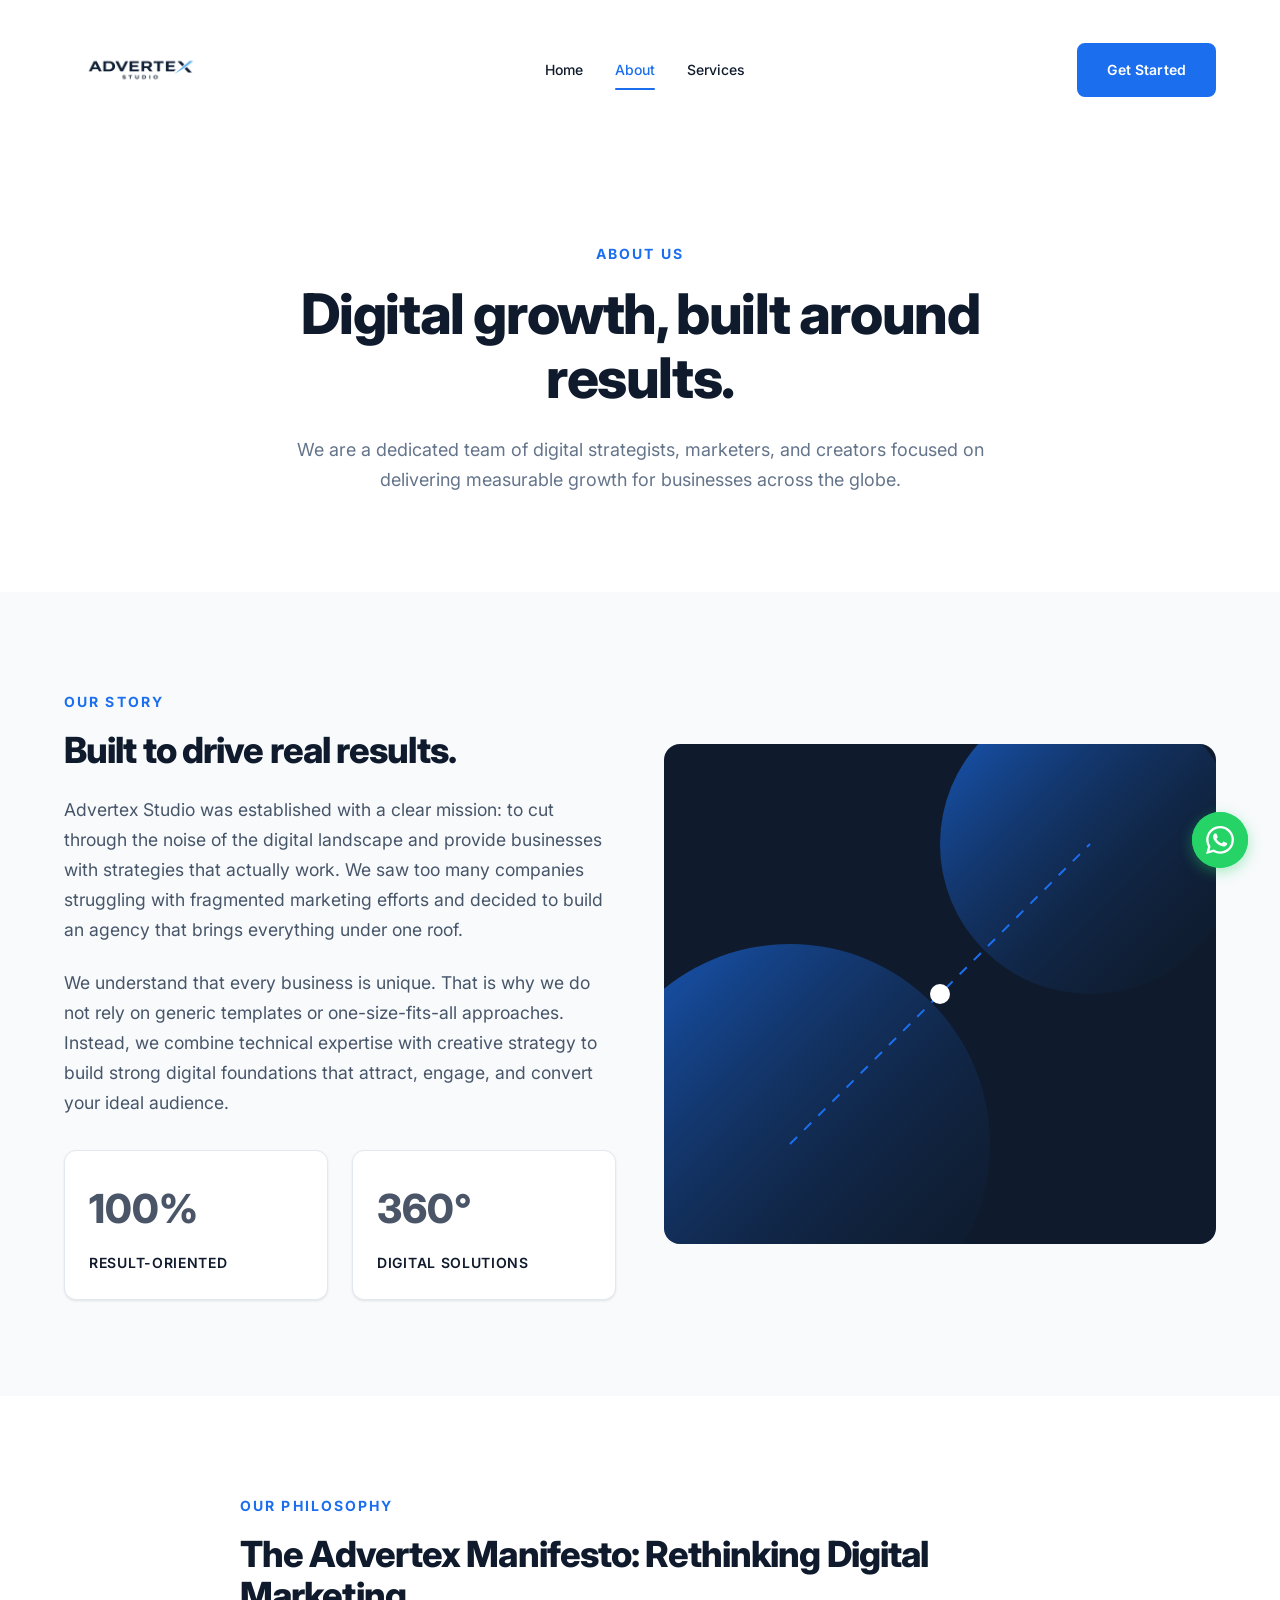
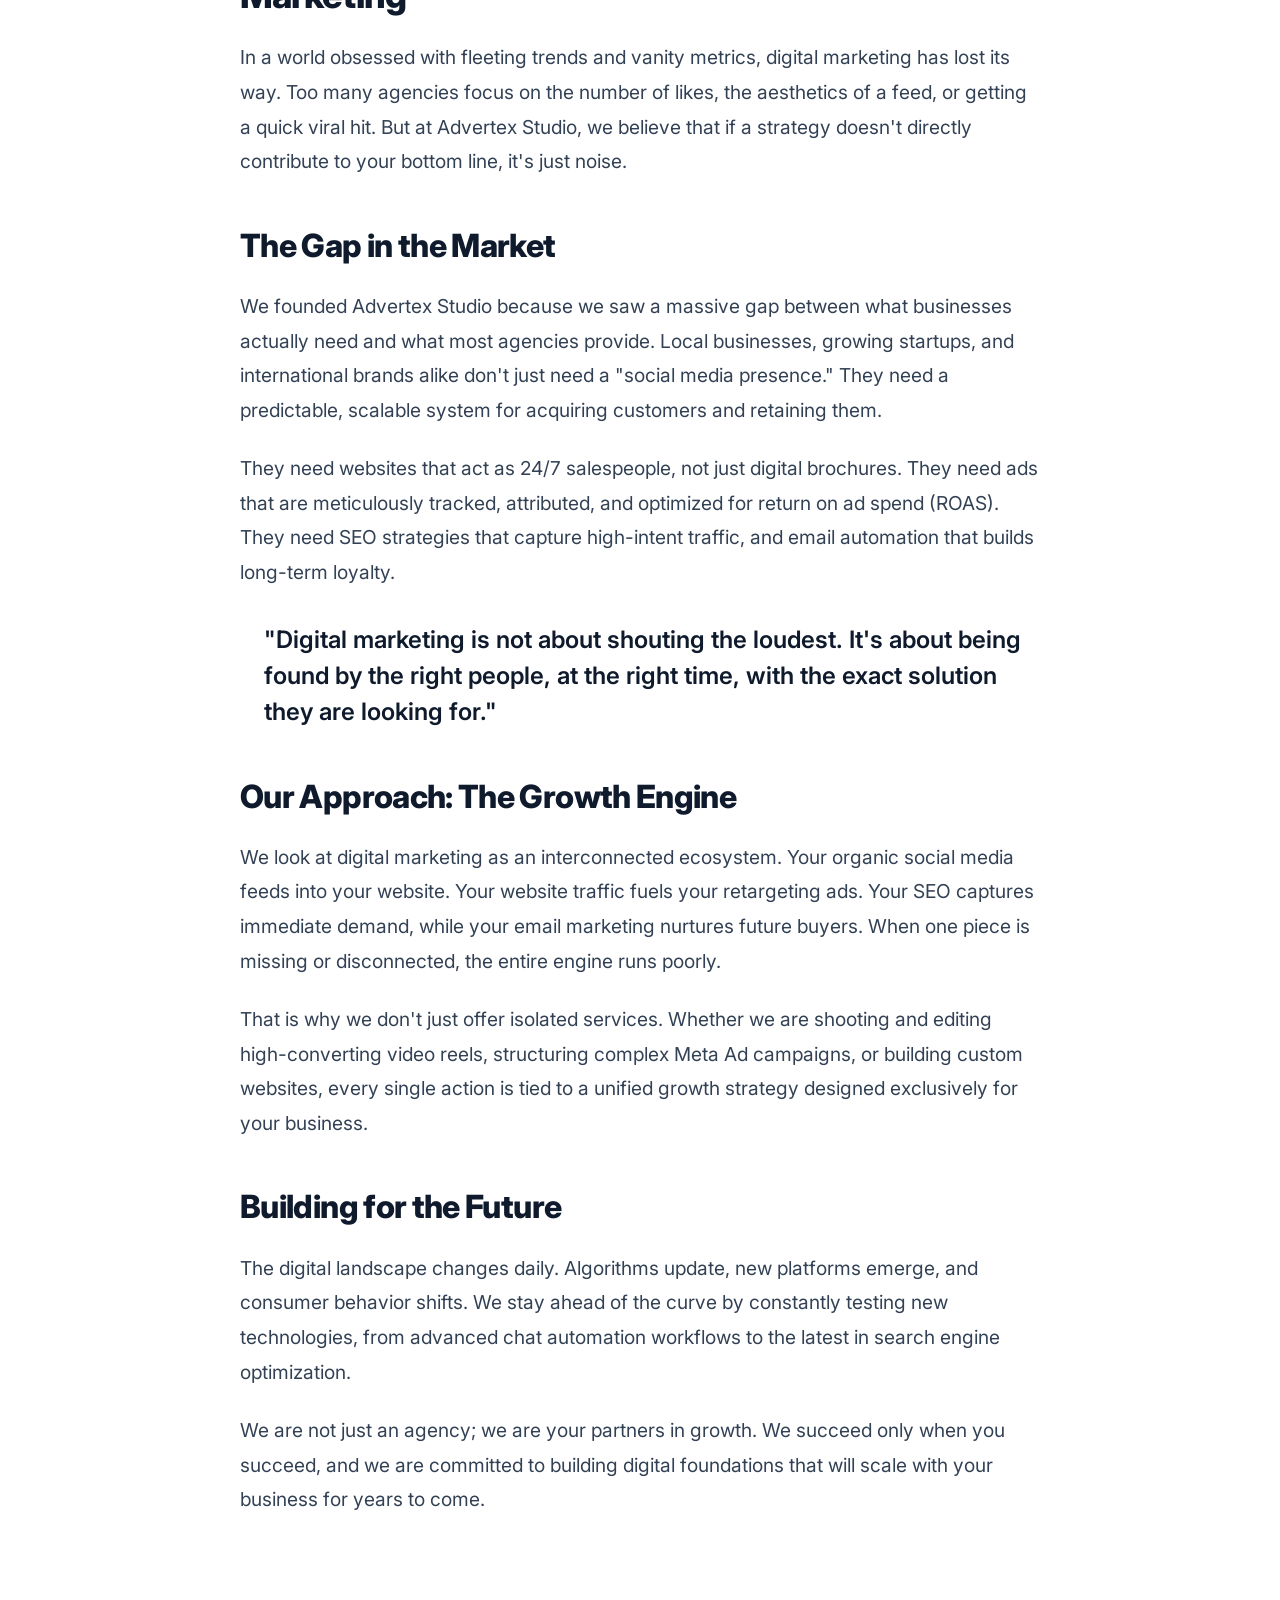
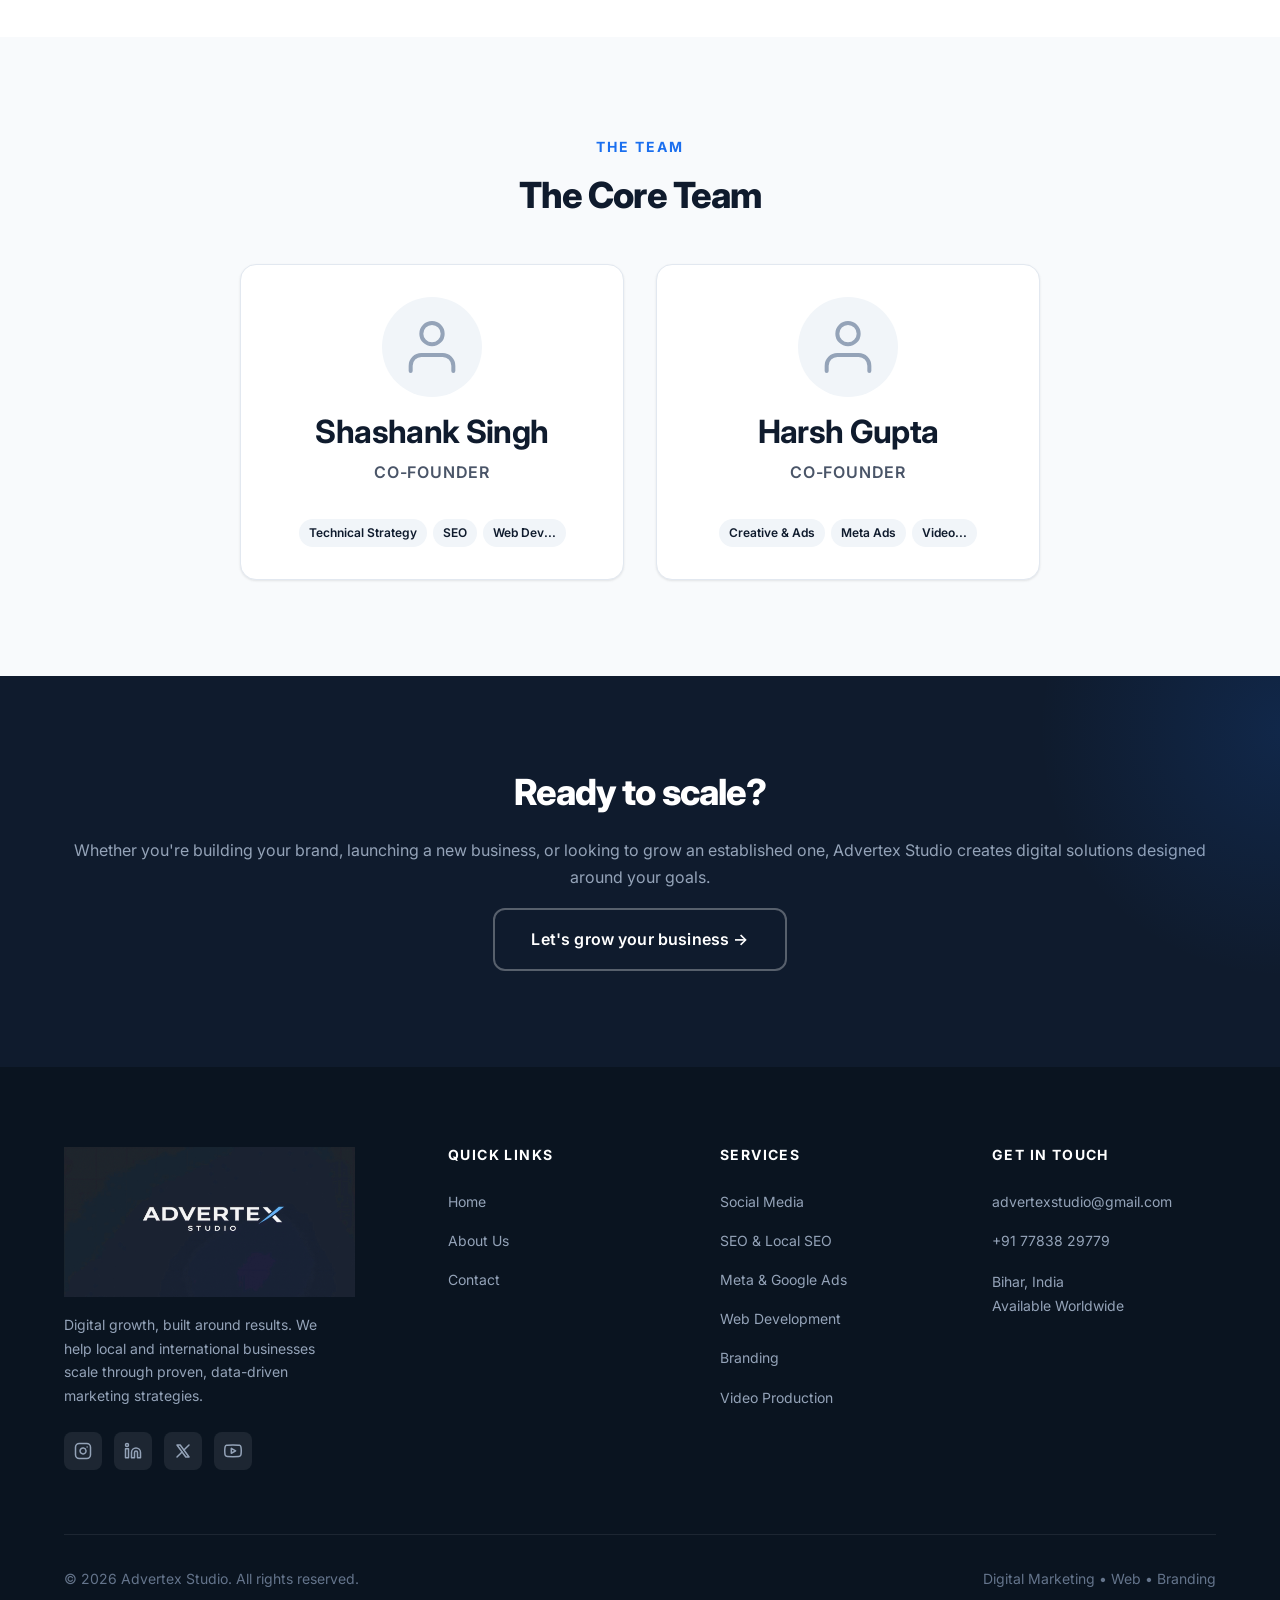
==== commit 74f337d5: "Revert roles back to Co-Founder" ====
--- a/about.html
+++ b/about.html
@@ -150,7 +150,7 @@
             <svg class="founder-icon" viewBox="0 0 24 24" fill="none" stroke="currentColor" stroke-width="1.5" stroke-linecap="round" stroke-linejoin="round"><path d="M20 21v-2a4 4 0 0 0-4-4H8a4 4 0 0 0-4 4v2"></path><circle cx="12" cy="7" r="4"></circle></svg>
           </div>
           <h3 class="founder-name">Shashank Singh</h3>
-          <span class="founder-role">Technical Director</span>
+          <span class="founder-role">Co-Founder</span>
           <div class="founder-expertise-short">
             <span class="expertise-tag-sm">Technical Strategy</span>
             <span class="expertise-tag-sm">SEO</span>
@@ -165,7 +165,7 @@
             <svg class="founder-icon" viewBox="0 0 24 24" fill="none" stroke="currentColor" stroke-width="1.5" stroke-linecap="round" stroke-linejoin="round"><path d="M20 21v-2a4 4 0 0 0-4-4H8a4 4 0 0 0-4 4v2"></path><circle cx="12" cy="7" r="4"></circle></svg>
           </div>
           <h3 class="founder-name">Harsh Gupta</h3>
-          <span class="founder-role">Creative Director</span>
+          <span class="founder-role">Co-Founder</span>
           <div class="founder-expertise-short">
             <span class="expertise-tag-sm">Creative & Ads</span>
             <span class="expertise-tag-sm">Meta Ads</span>
@@ -182,7 +182,7 @@
     <div class="modal-content">
       <span class="modal-close" onclick="closeFounderModal('shashank')">&times;</span>
       <h3 class="founder-name">Shashank Singh</h3>
-      <span class="founder-role">Technical Director</span>
+      <span class="founder-role">Co-Founder</span>
       <p class="founder-bio-text" style="margin-top: 1.5rem;">
         Shashank drives the technical strategy at Advertex Studio. From advanced SEO and web development to chat automation and email marketing, he builds the systems that scale revenue.
       </p>
@@ -205,7 +205,7 @@
     <div class="modal-content">
       <span class="modal-close" onclick="closeFounderModal('harsh')">&times;</span>
       <h3 class="founder-name">Harsh Gupta</h3>
-      <span class="founder-role">Creative Director</span>
+      <span class="founder-role">Co-Founder</span>
       <p class="founder-bio-text" style="margin-top: 1.5rem;">
         Harsh is the creative and performance engine of the agency. He bridges high-converting Meta and Google Ads with compelling video production and Canva design to drive maximum ROI.
       </p>
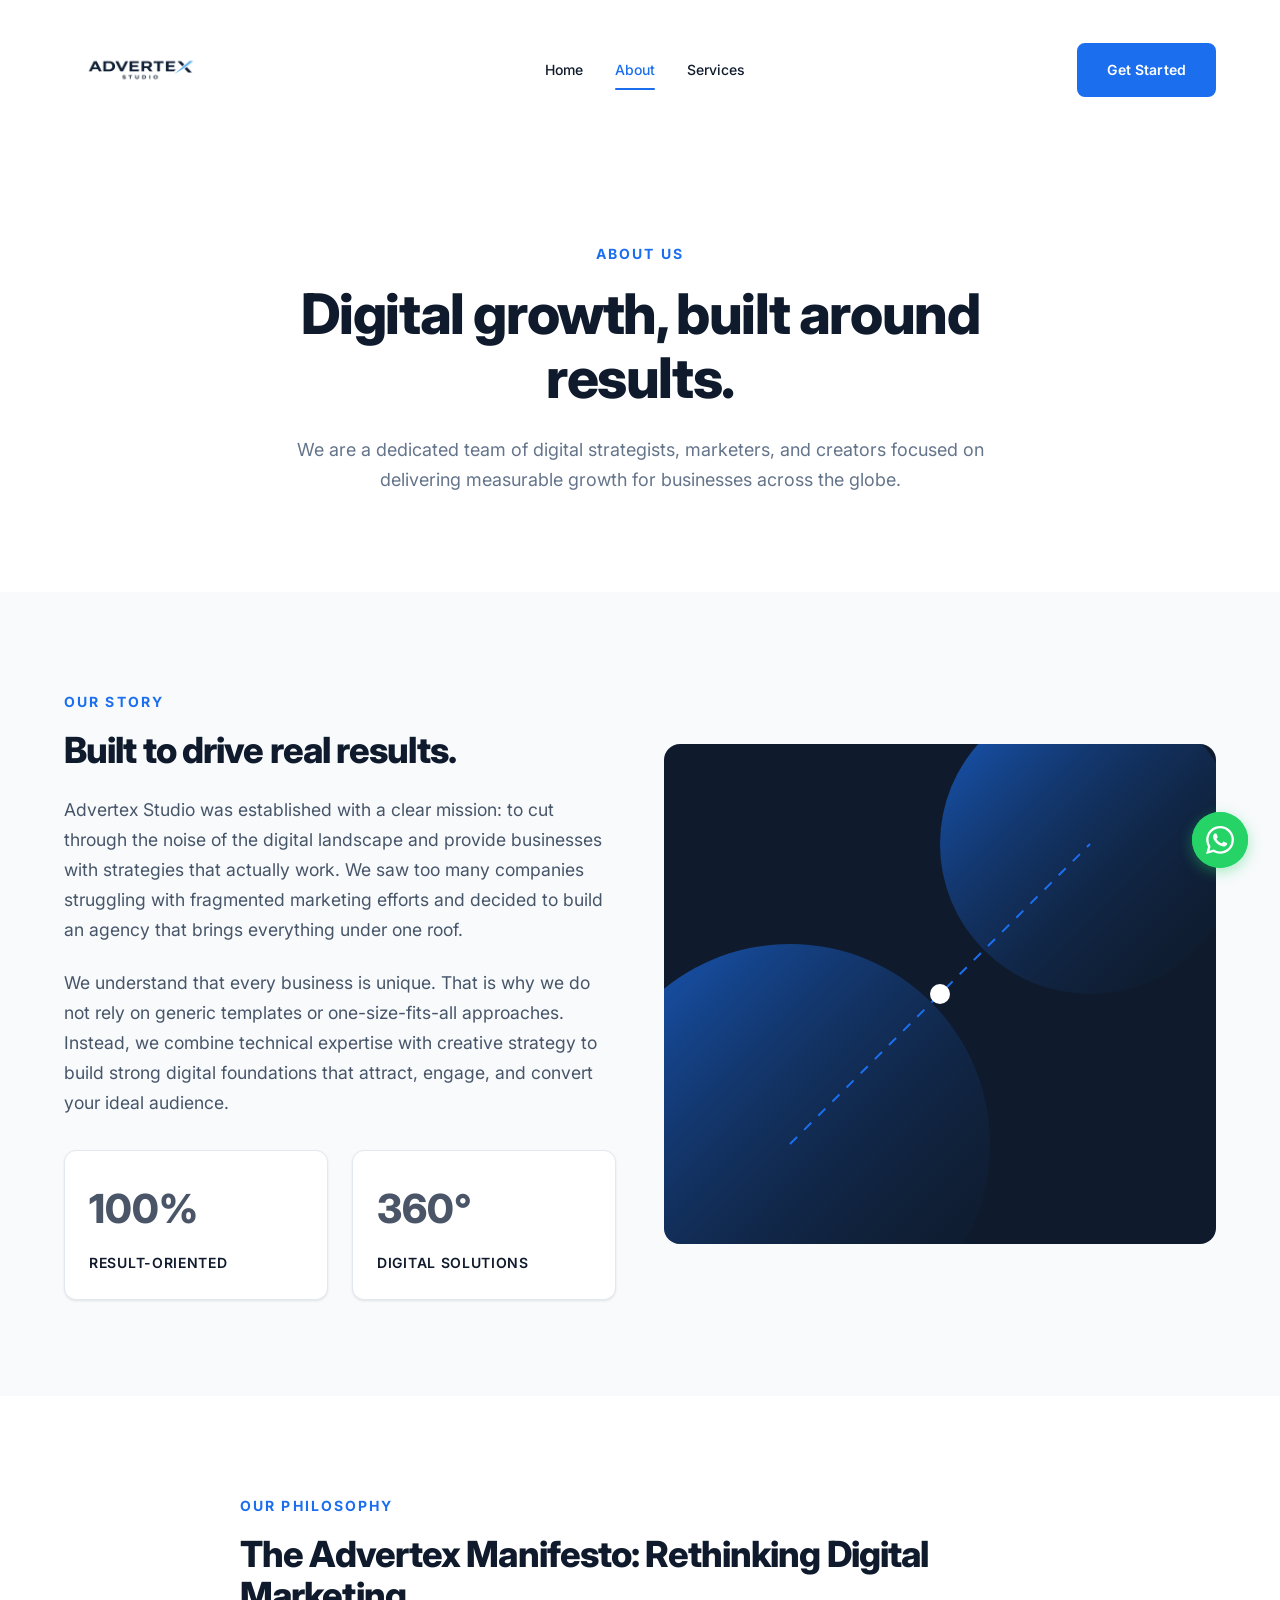
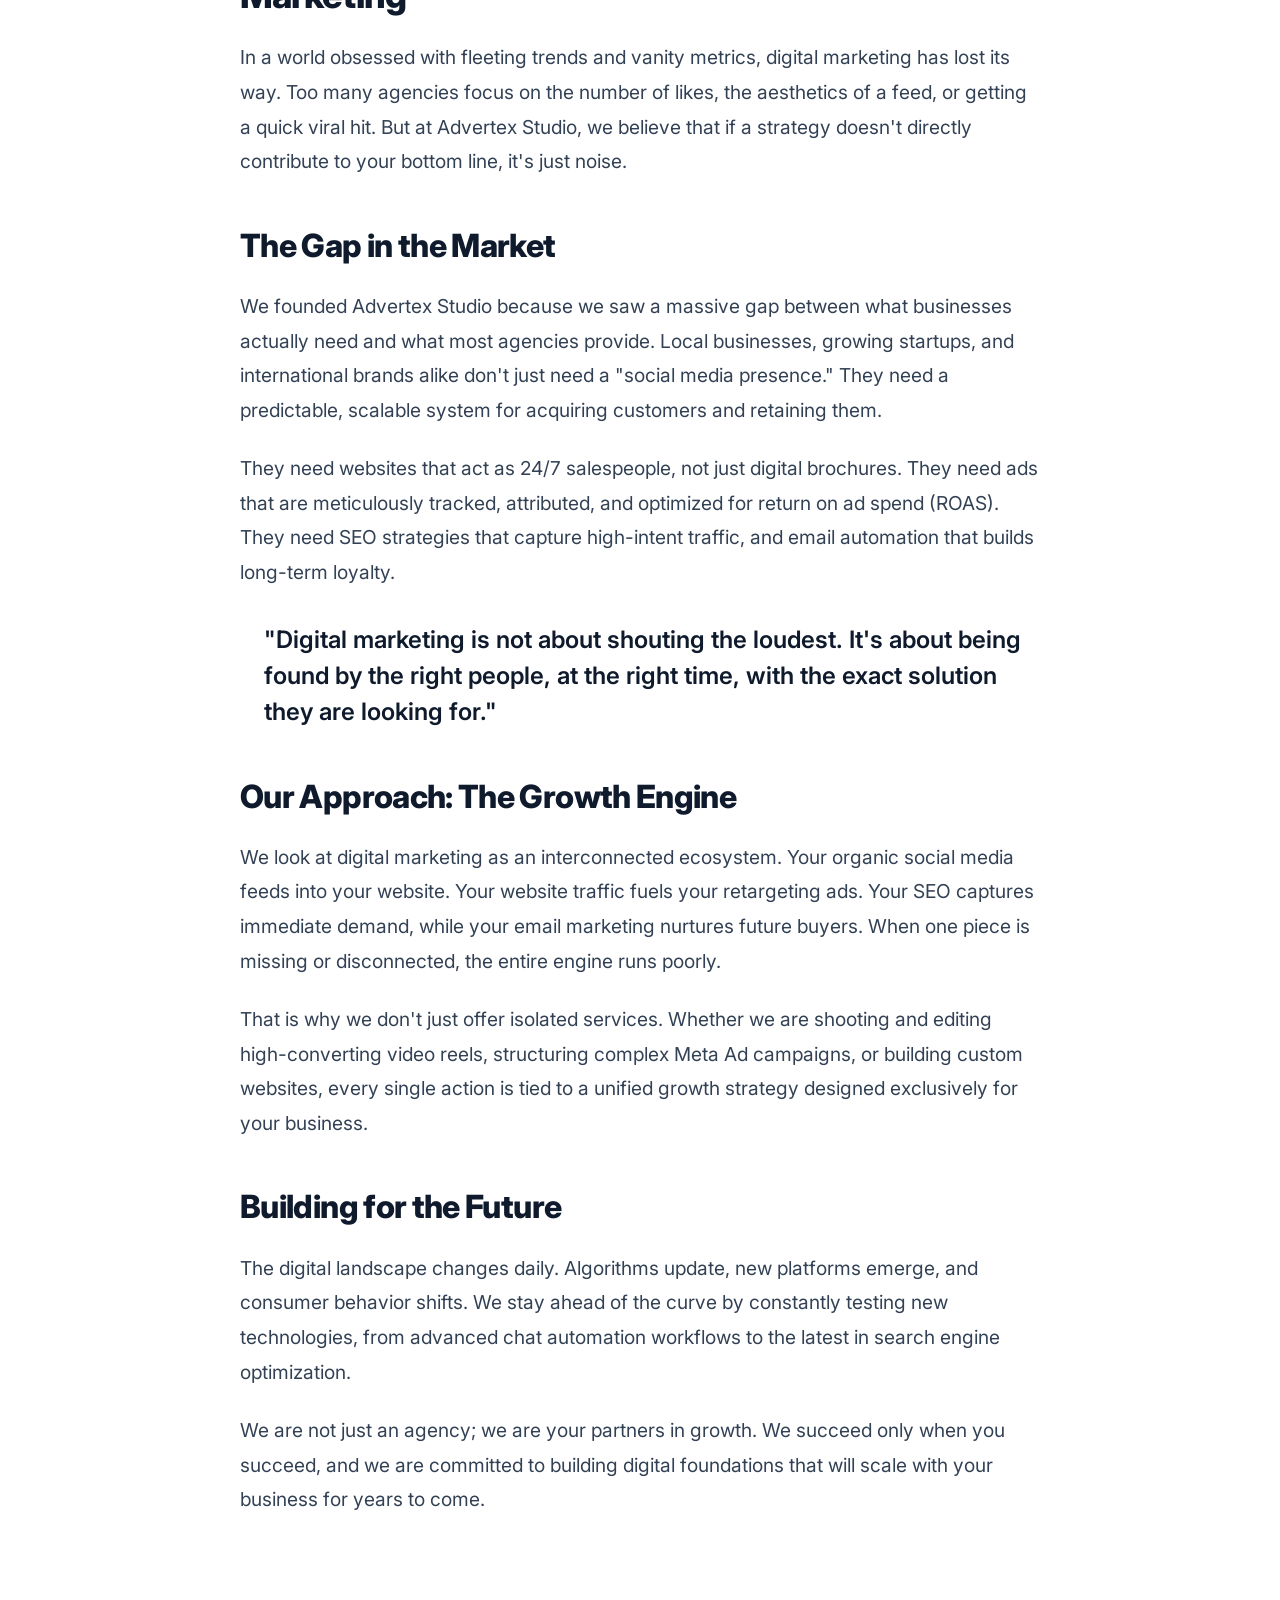
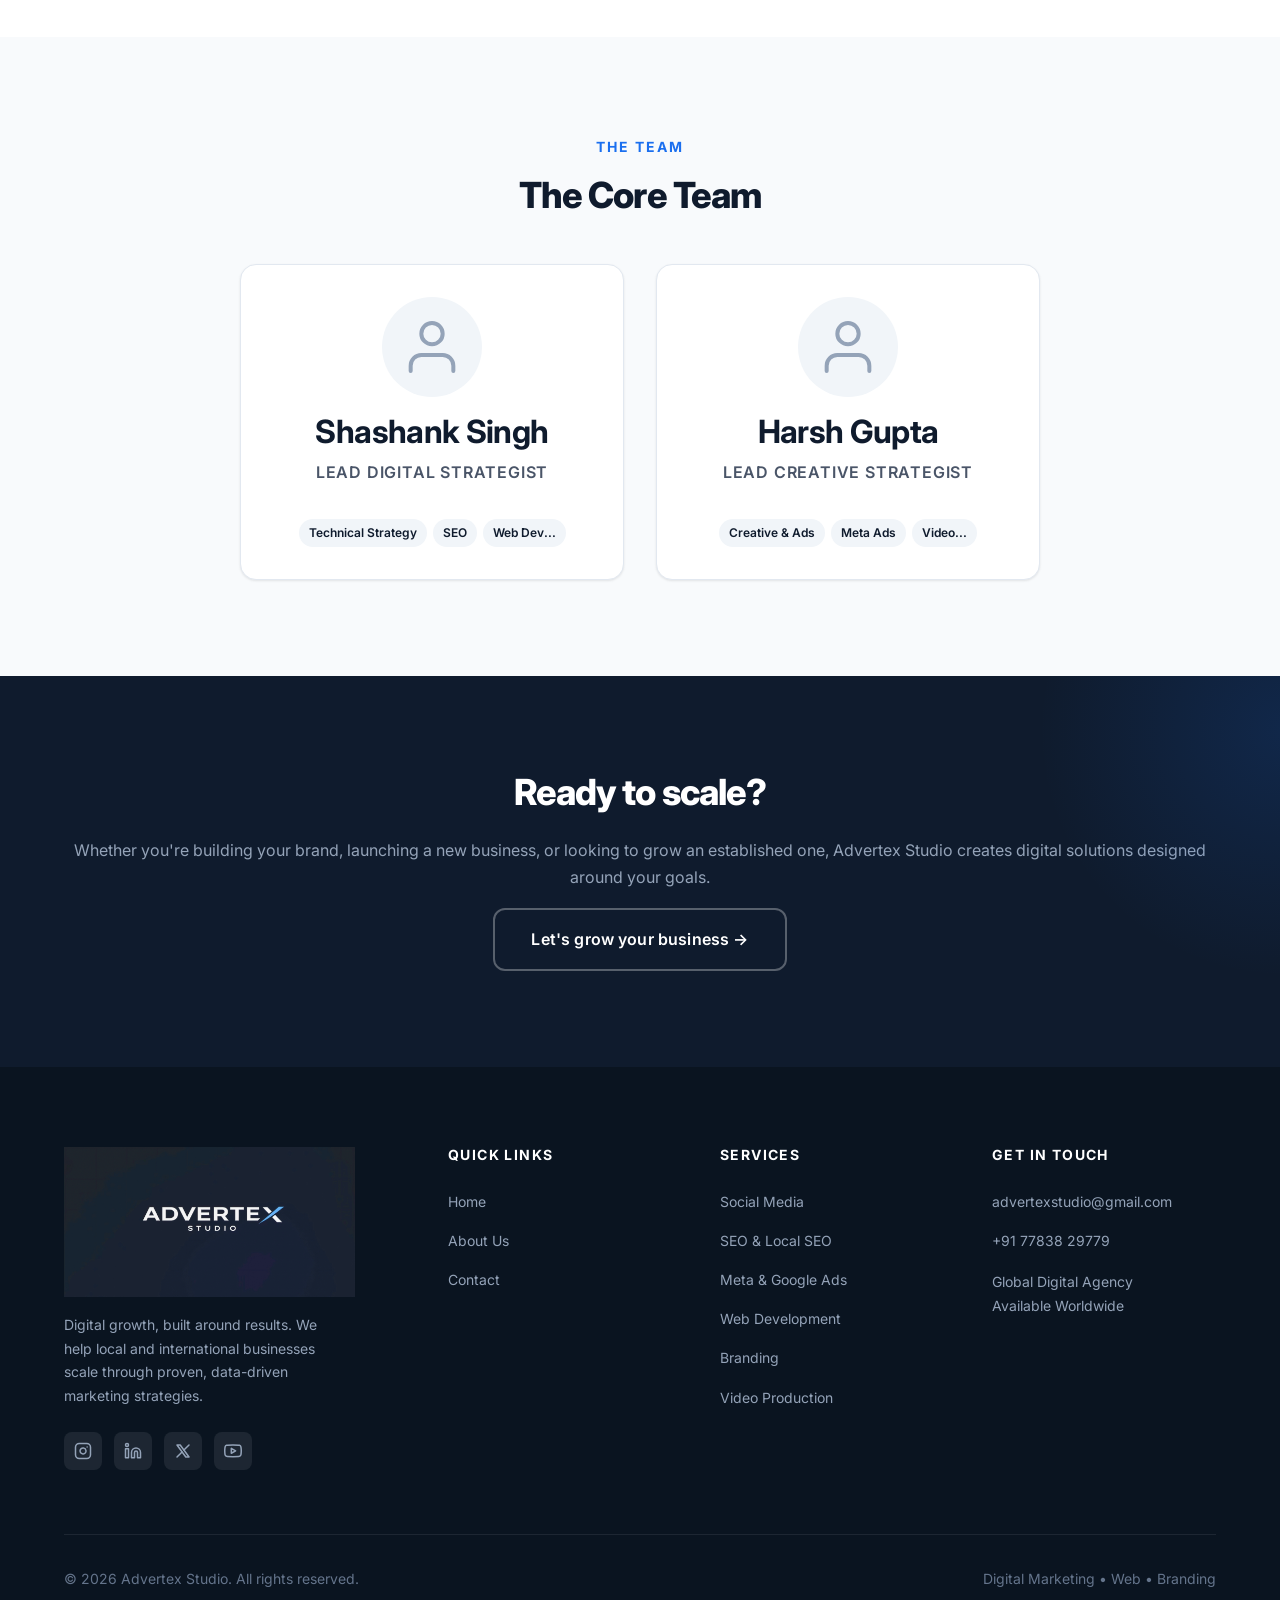
==== commit fbe4e244: "Remove local location anchors to position as a high-end global agency" ====
--- a/about.html
+++ b/about.html
@@ -150,7 +150,7 @@
             <svg class="founder-icon" viewBox="0 0 24 24" fill="none" stroke="currentColor" stroke-width="1.5" stroke-linecap="round" stroke-linejoin="round"><path d="M20 21v-2a4 4 0 0 0-4-4H8a4 4 0 0 0-4 4v2"></path><circle cx="12" cy="7" r="4"></circle></svg>
           </div>
           <h3 class="founder-name">Shashank Singh</h3>
-          <span class="founder-role">Co-Founder</span>
+          <span class="founder-role">Lead Digital Strategist</span>
           <div class="founder-expertise-short">
             <span class="expertise-tag-sm">Technical Strategy</span>
             <span class="expertise-tag-sm">SEO</span>
@@ -165,7 +165,7 @@
             <svg class="founder-icon" viewBox="0 0 24 24" fill="none" stroke="currentColor" stroke-width="1.5" stroke-linecap="round" stroke-linejoin="round"><path d="M20 21v-2a4 4 0 0 0-4-4H8a4 4 0 0 0-4 4v2"></path><circle cx="12" cy="7" r="4"></circle></svg>
           </div>
           <h3 class="founder-name">Harsh Gupta</h3>
-          <span class="founder-role">Co-Founder</span>
+          <span class="founder-role">Lead Creative Strategist</span>
           <div class="founder-expertise-short">
             <span class="expertise-tag-sm">Creative & Ads</span>
             <span class="expertise-tag-sm">Meta Ads</span>
@@ -182,7 +182,7 @@
     <div class="modal-content">
       <span class="modal-close" onclick="closeFounderModal('shashank')">&times;</span>
       <h3 class="founder-name">Shashank Singh</h3>
-      <span class="founder-role">Co-Founder</span>
+      <span class="founder-role">Lead Digital Strategist</span>
       <p class="founder-bio-text" style="margin-top: 1.5rem;">
         Shashank drives the technical strategy at Advertex Studio. From advanced SEO and web development to chat automation and email marketing, he builds the systems that scale revenue.
       </p>
@@ -205,7 +205,7 @@
     <div class="modal-content">
       <span class="modal-close" onclick="closeFounderModal('harsh')">&times;</span>
       <h3 class="founder-name">Harsh Gupta</h3>
-      <span class="founder-role">Co-Founder</span>
+      <span class="founder-role">Lead Creative Strategist</span>
       <p class="founder-bio-text" style="margin-top: 1.5rem;">
         Harsh is the creative and performance engine of the agency. He bridges high-converting Meta and Google Ads with compelling video production and Canva design to drive maximum ROI.
       </p>
@@ -282,7 +282,7 @@
           <ul class="footer-links">
             <li><a href="mailto:advertexstudio@gmail.com">advertexstudio@gmail.com</a></li>
             <li><a href="tel:+917783829779">+91 77838 29779</a></li>
-            <li style="margin-top: var(--space-4); color: var(--c-gray-400); font-size: var(--text-sm);">Bihar, India<br>Available Worldwide</li>
+            <li style="margin-top: var(--space-4); color: var(--c-gray-400); font-size: var(--text-sm);">Global Digital Agency<br>Available Worldwide</li>
           </ul>
         </div>
       </div>
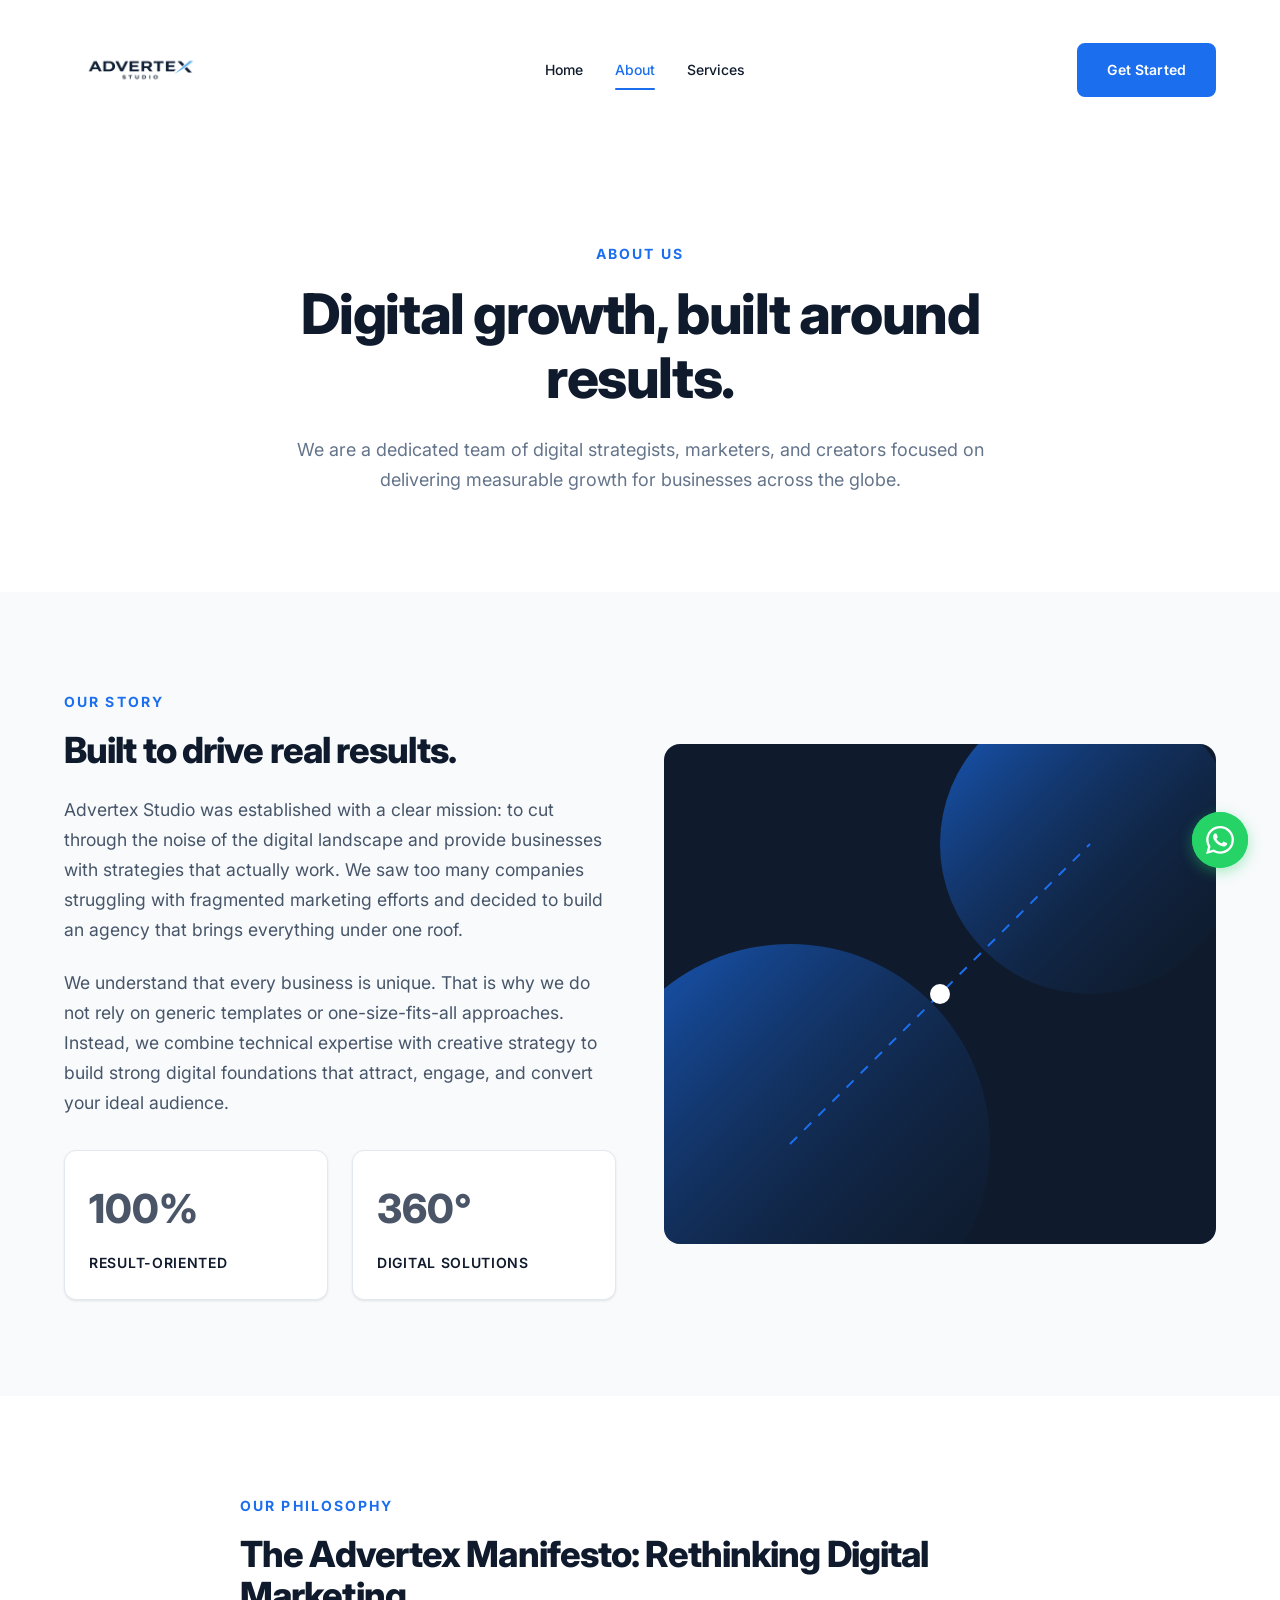
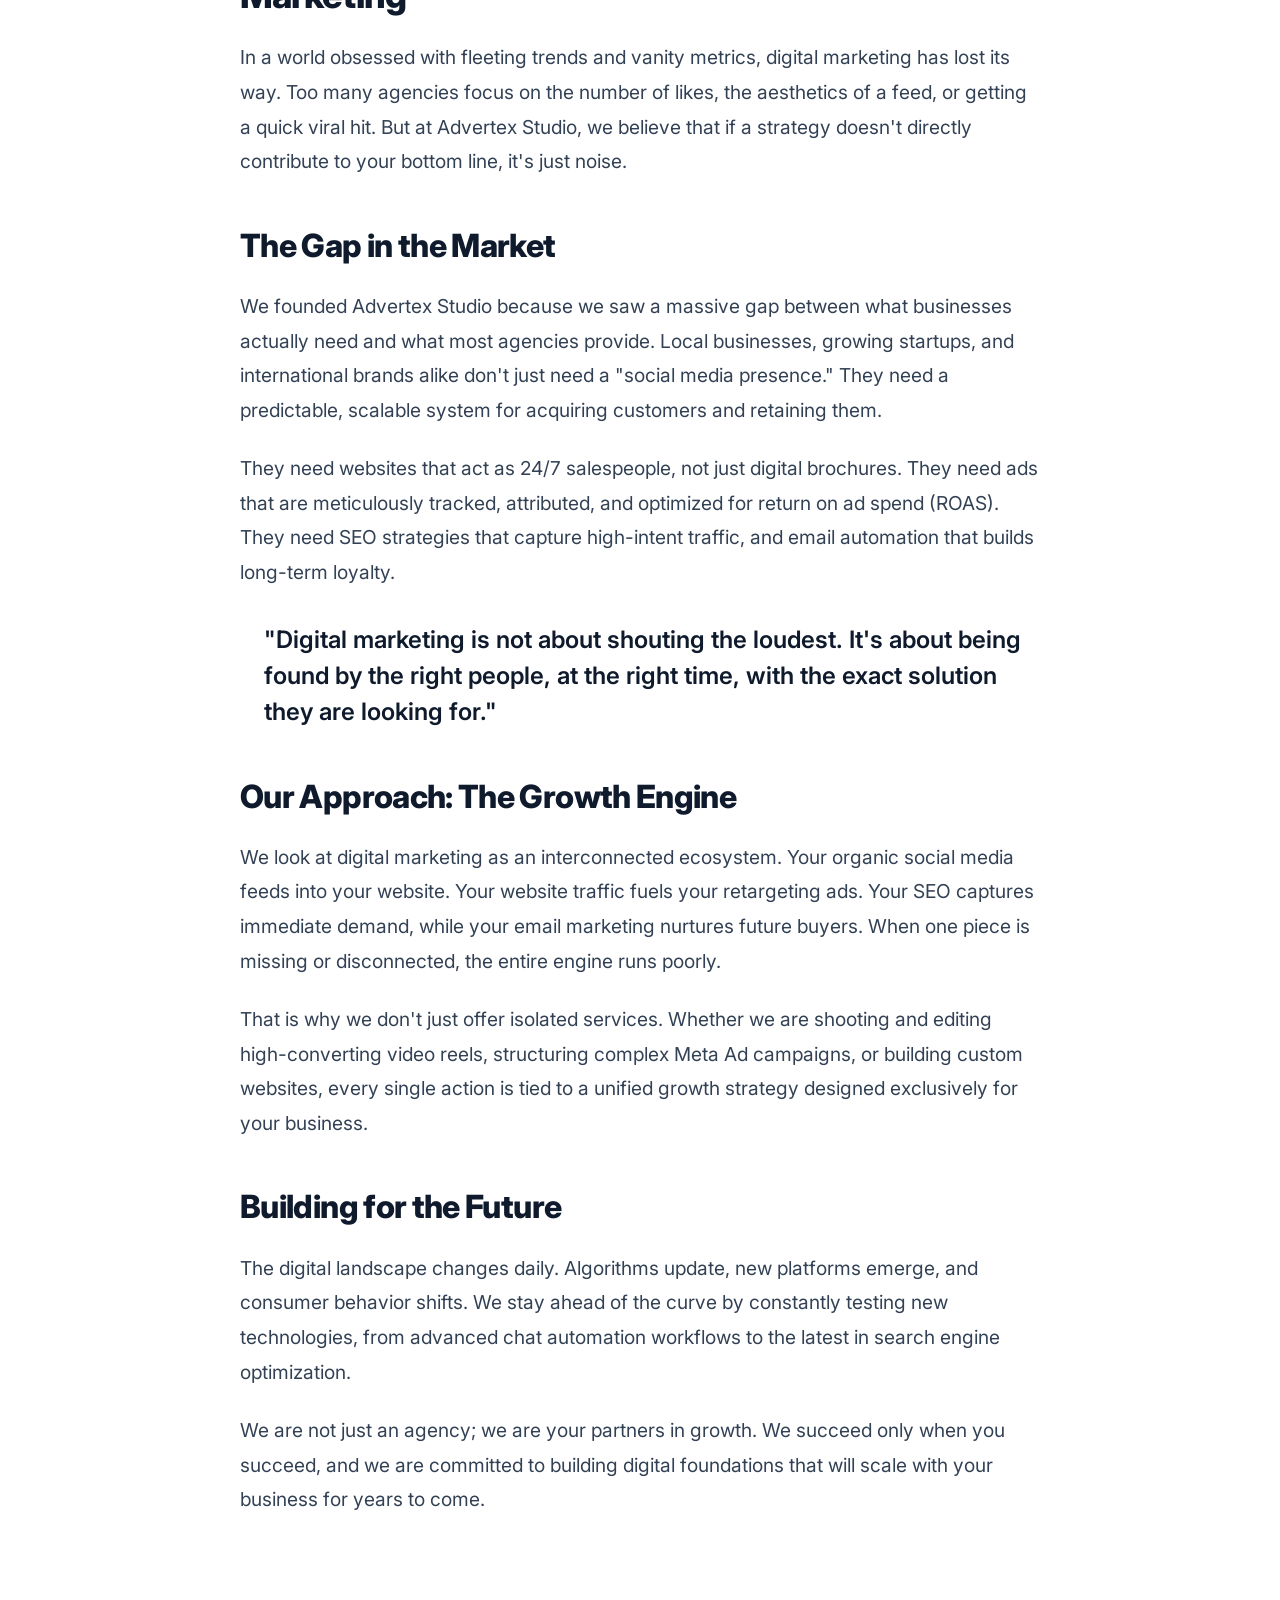
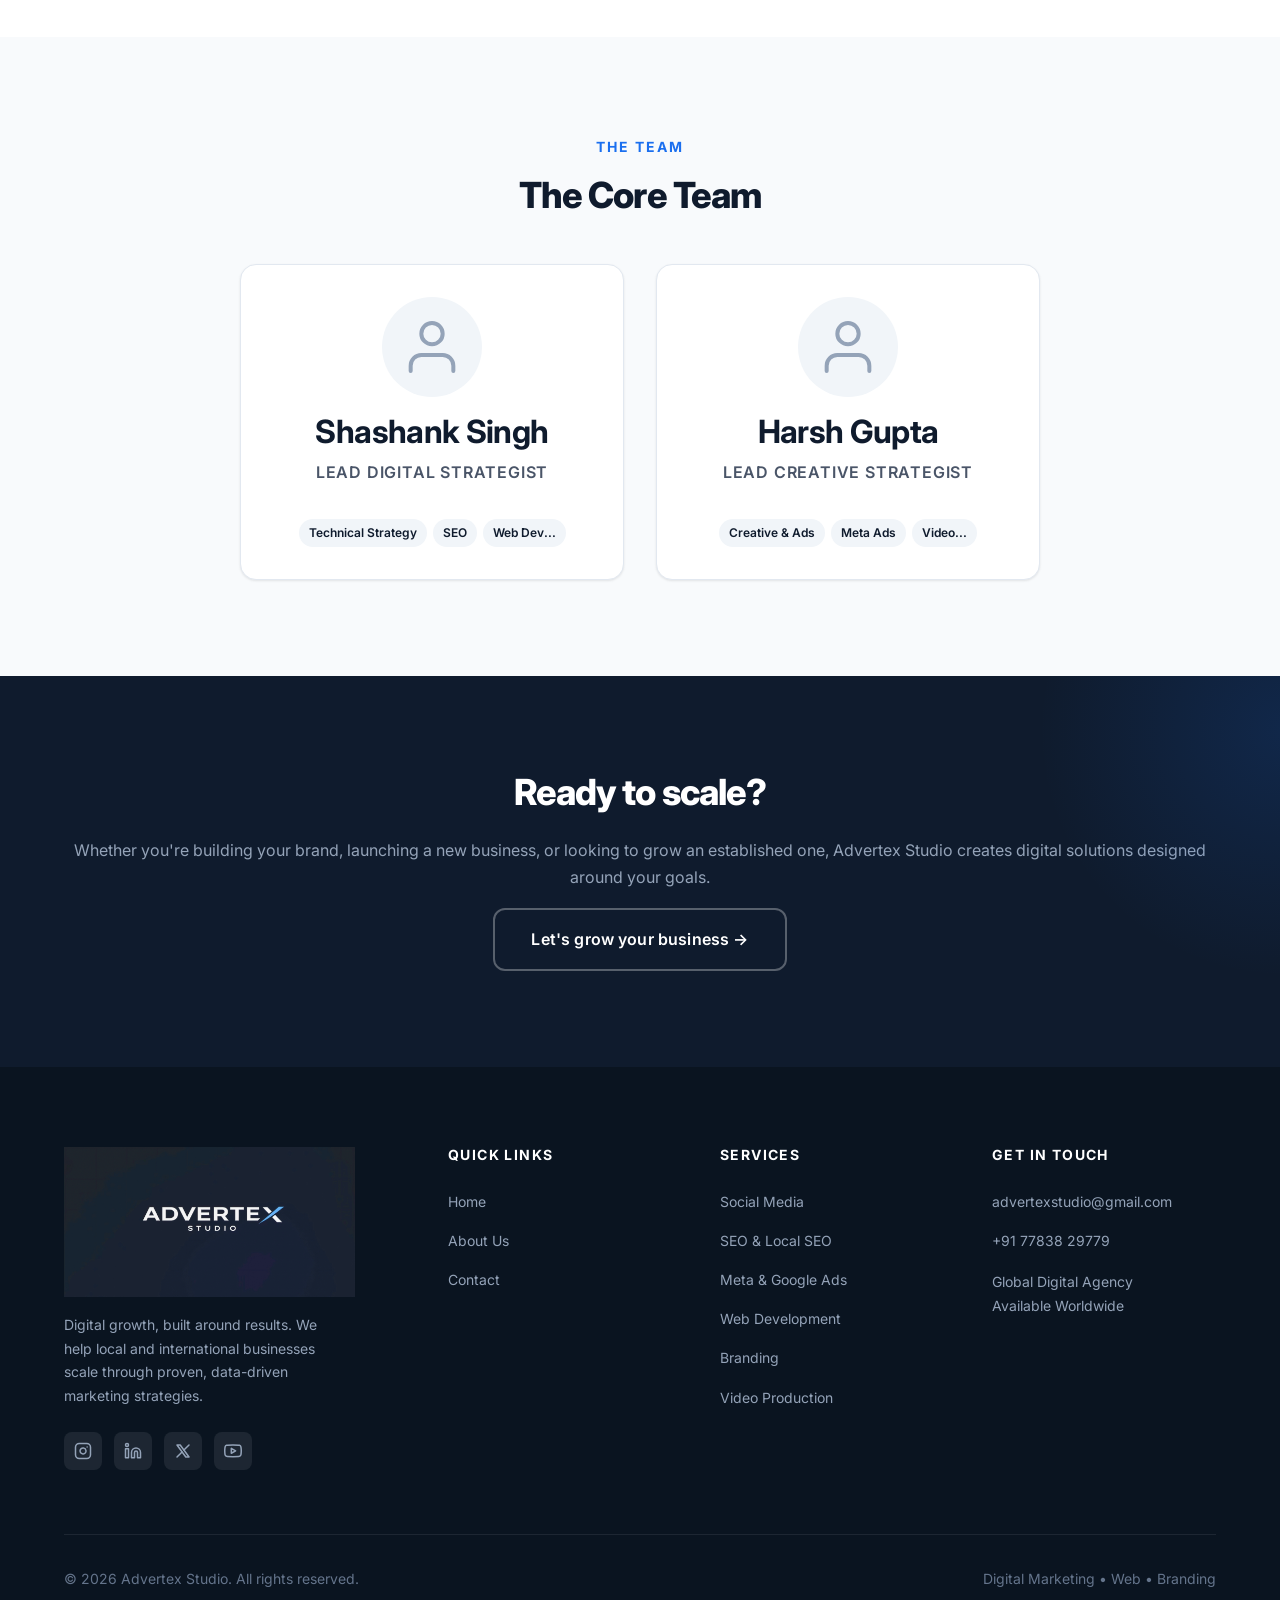
==== commit ee2cc1a2: "Add hidden global-reach page with massive keyword coverage" ====
--- a/about.html
+++ b/about.html
@@ -9,6 +9,68 @@
   <link rel="preconnect" href="https://fonts.gstatic.com" crossorigin>
   <link rel="stylesheet" href="index.css">
   <link rel="stylesheet" href="about.css">
+
+  <!-- ========================= INVISIBLE SEO (SCHEMA MARKUP) ========================= -->
+  <script type="application/ld+json">
+  {
+    "@context": "https://schema.org",
+    "@type": "ProfessionalService",
+    "name": "Advertex Studio",
+    "image": "https://advertexstudio.com/assets/logo-dark.jpg",
+    "url": "https://advertexstudio.com",
+    "description": "Advertex Studio is a global digital marketing agency specializing in performance marketing, chat automation, custom web development, and SEO for high-growth businesses.",
+    "address": {
+      "@type": "PostalAddress",
+      "addressCountry": "IN"
+    },
+    "areaServed": {
+      "@type": "GeoCircle",
+      "geoMidpoint": {
+        "@type": "GeoCoordinates",
+        "latitude": 0,
+        "longitude": 0
+      },
+      "geoRadius": "20000000"
+    },
+    "priceRange": "$$$",
+    "serviceArea": [
+      { "@type": "Country", "name": "United States" },
+      { "@type": "Country", "name": "United Kingdom" },
+      { "@type": "Country", "name": "India" },
+      { "@type": "Country", "name": "Australia" },
+      { "@type": "Country", "name": "Canada" },
+      { "@type": "Country", "name": "United Arab Emirates" }
+    ],
+    "hasOfferCatalog": {
+      "@type": "OfferCatalog",
+      "name": "Digital Growth Services",
+      "itemListElement": [
+        {
+          "@type": "Offer",
+          "itemOffered": {
+            "@type": "Service",
+            "name": "Performance Marketing & Meta Ads"
+          }
+        },
+        {
+          "@type": "Offer",
+          "itemOffered": {
+            "@type": "Service",
+            "name": "Advanced SEO & Chat Automation"
+          }
+        },
+        {
+          "@type": "Offer",
+          "itemOffered": {
+            "@type": "Service",
+            "name": "Custom Web Development"
+          }
+        }
+      ]
+    }
+  }
+  </script>
+
 </head>
 <body>
 
@@ -320,5 +382,6 @@
       }
     });
   </script>
+<a href="global-reach.html" style="position: absolute; width: 1px; height: 1px; opacity: 0; pointer-events: none; overflow: hidden;" aria-hidden="true" tabindex="-1">Global Service Areas</a>
 </body>
 </html>
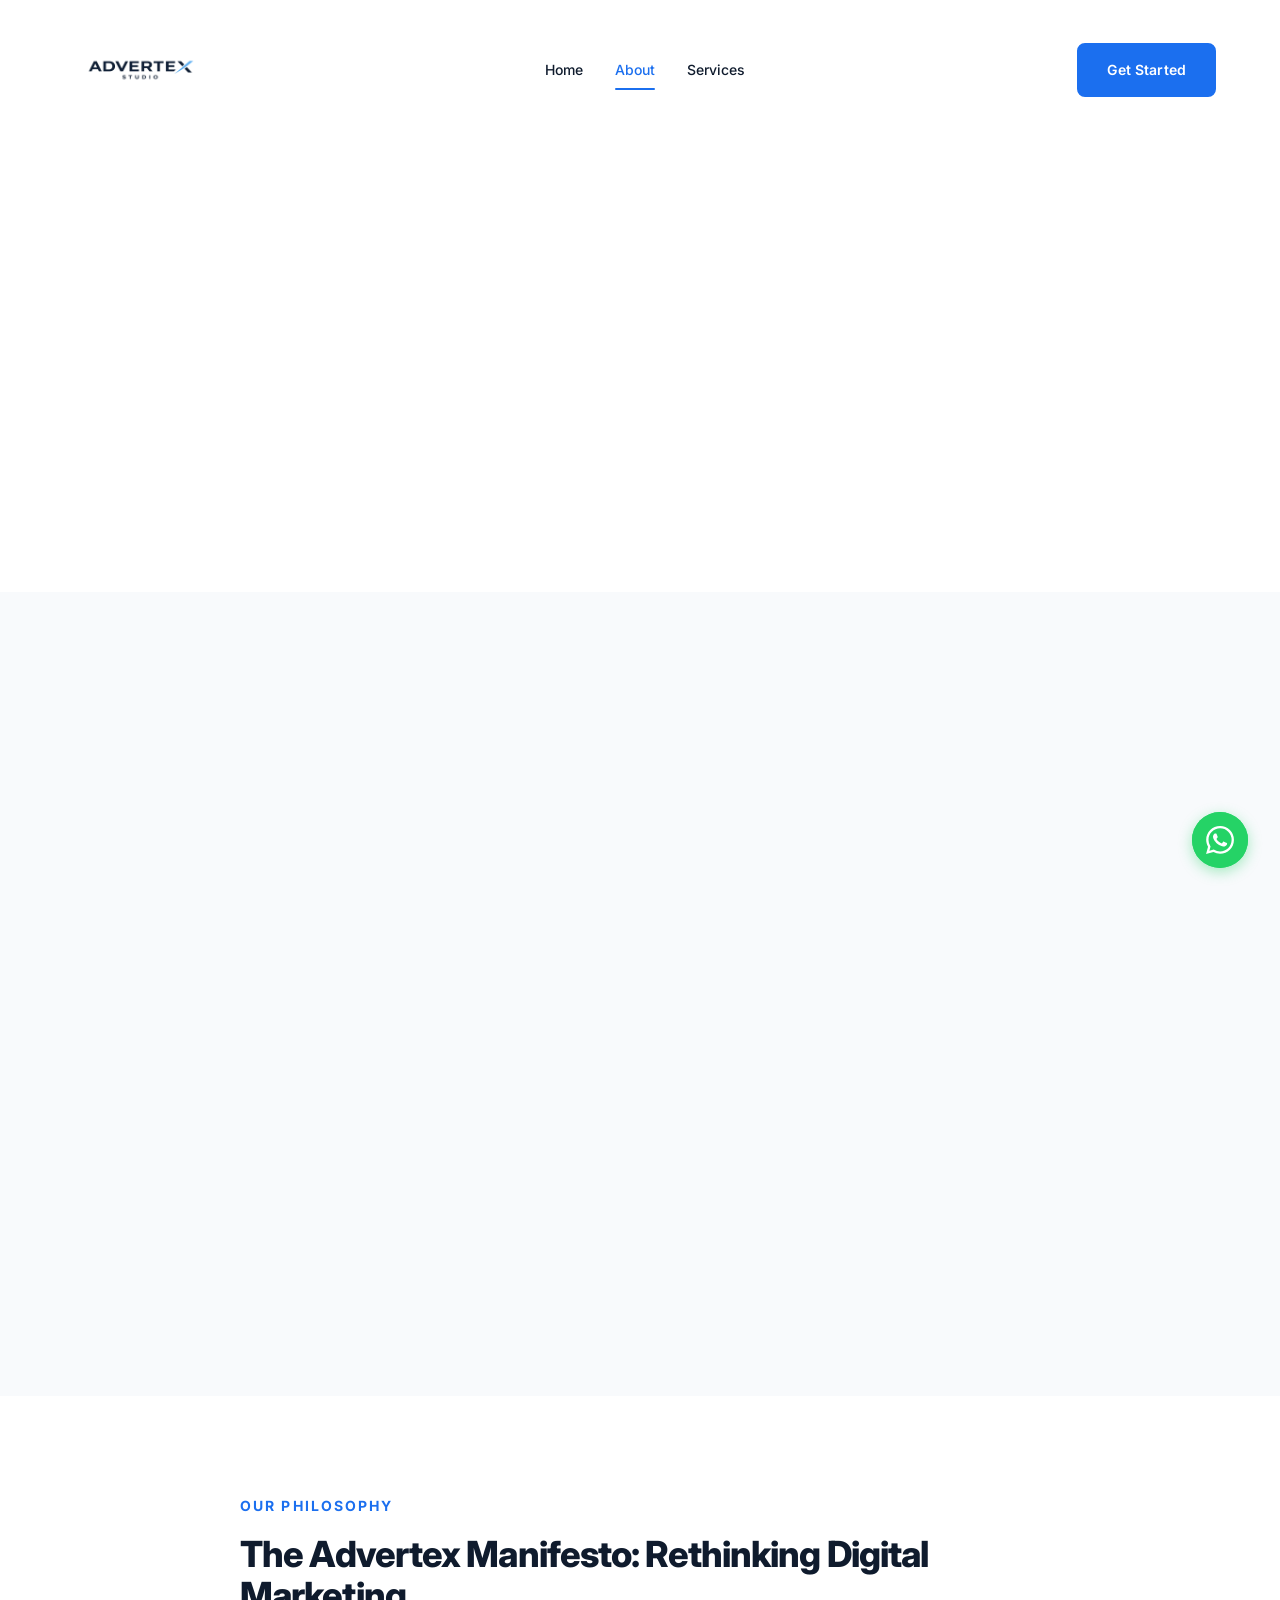
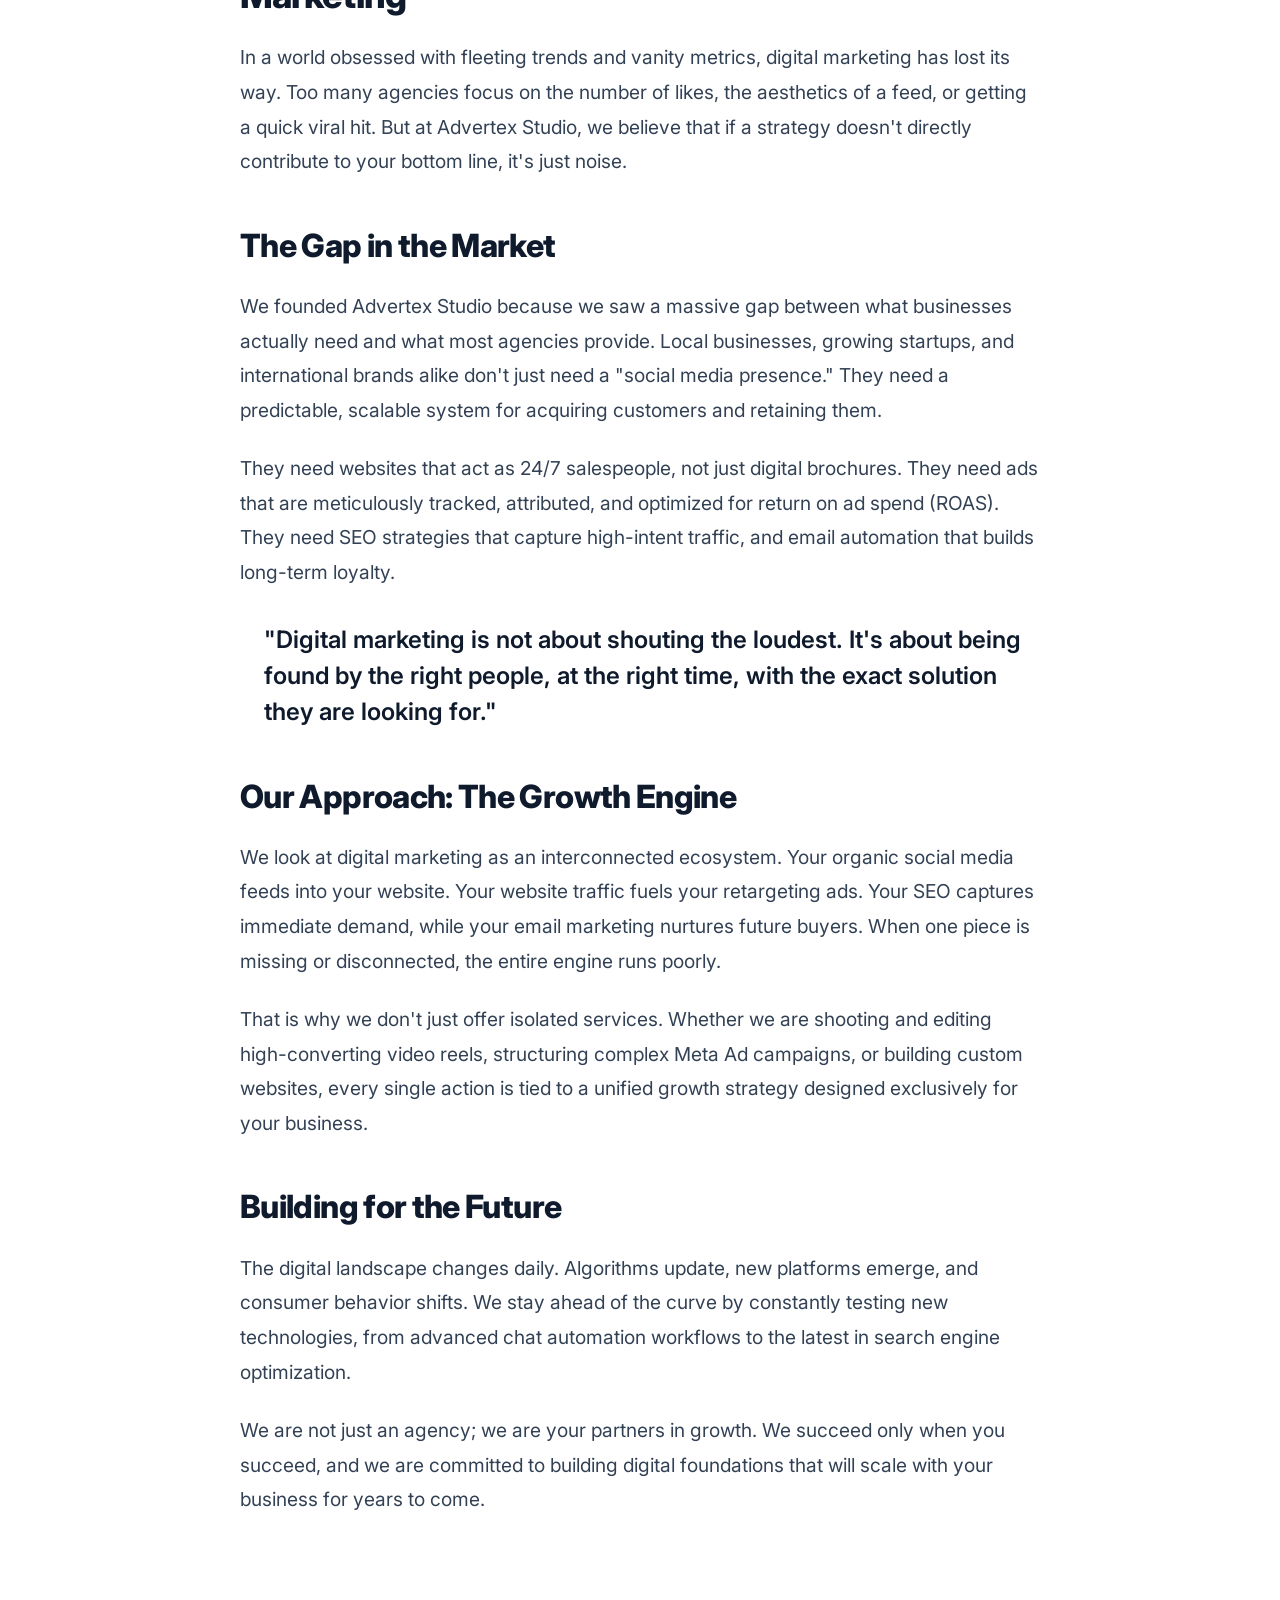
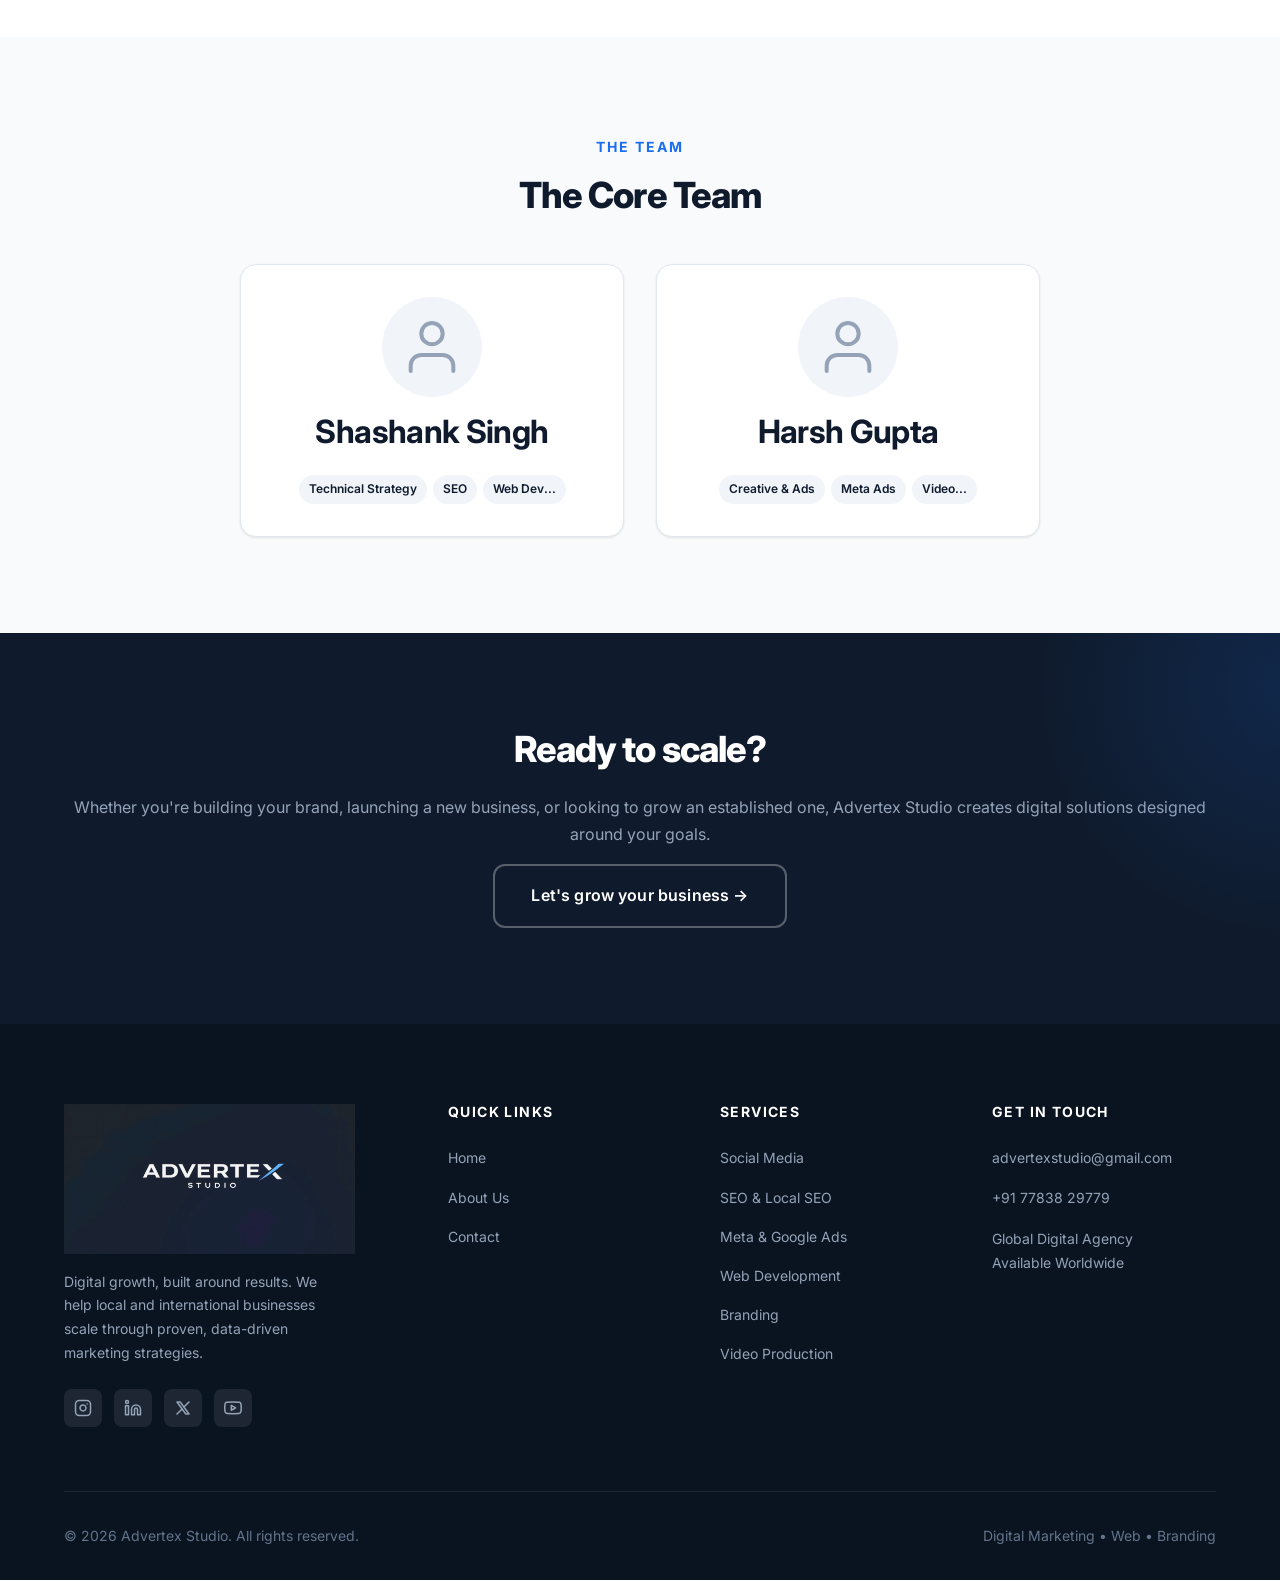
==== commit b4c0cafa: "UI tweak: Remove founder role tags entirely from team cards and modals" ====
--- a/about.html
+++ b/about.html
@@ -212,7 +212,6 @@
             <svg class="founder-icon" viewBox="0 0 24 24" fill="none" stroke="currentColor" stroke-width="1.5" stroke-linecap="round" stroke-linejoin="round"><path d="M20 21v-2a4 4 0 0 0-4-4H8a4 4 0 0 0-4 4v2"></path><circle cx="12" cy="7" r="4"></circle></svg>
           </div>
           <h3 class="founder-name">Shashank Singh</h3>
-          <span class="founder-role">Lead Digital Strategist</span>
           <div class="founder-expertise-short">
             <span class="expertise-tag-sm">Technical Strategy</span>
             <span class="expertise-tag-sm">SEO</span>
@@ -227,7 +226,6 @@
             <svg class="founder-icon" viewBox="0 0 24 24" fill="none" stroke="currentColor" stroke-width="1.5" stroke-linecap="round" stroke-linejoin="round"><path d="M20 21v-2a4 4 0 0 0-4-4H8a4 4 0 0 0-4 4v2"></path><circle cx="12" cy="7" r="4"></circle></svg>
           </div>
           <h3 class="founder-name">Harsh Gupta</h3>
-          <span class="founder-role">Lead Creative Strategist</span>
           <div class="founder-expertise-short">
             <span class="expertise-tag-sm">Creative & Ads</span>
             <span class="expertise-tag-sm">Meta Ads</span>
@@ -244,7 +242,6 @@
     <div class="modal-content">
       <span class="modal-close" onclick="closeFounderModal('shashank')">&times;</span>
       <h3 class="founder-name">Shashank Singh</h3>
-      <span class="founder-role">Lead Digital Strategist</span>
       <p class="founder-bio-text" style="margin-top: 1.5rem;">
         Shashank drives the technical strategy at Advertex Studio. From advanced SEO and web development to chat automation and email marketing, he builds the systems that scale revenue.
       </p>
@@ -267,7 +264,6 @@
     <div class="modal-content">
       <span class="modal-close" onclick="closeFounderModal('harsh')">&times;</span>
       <h3 class="founder-name">Harsh Gupta</h3>
-      <span class="founder-role">Lead Creative Strategist</span>
       <p class="founder-bio-text" style="margin-top: 1.5rem;">
         Harsh is the creative and performance engine of the agency. He bridges high-converting Meta and Google Ads with compelling video production and Canva design to drive maximum ROI.
       </p>
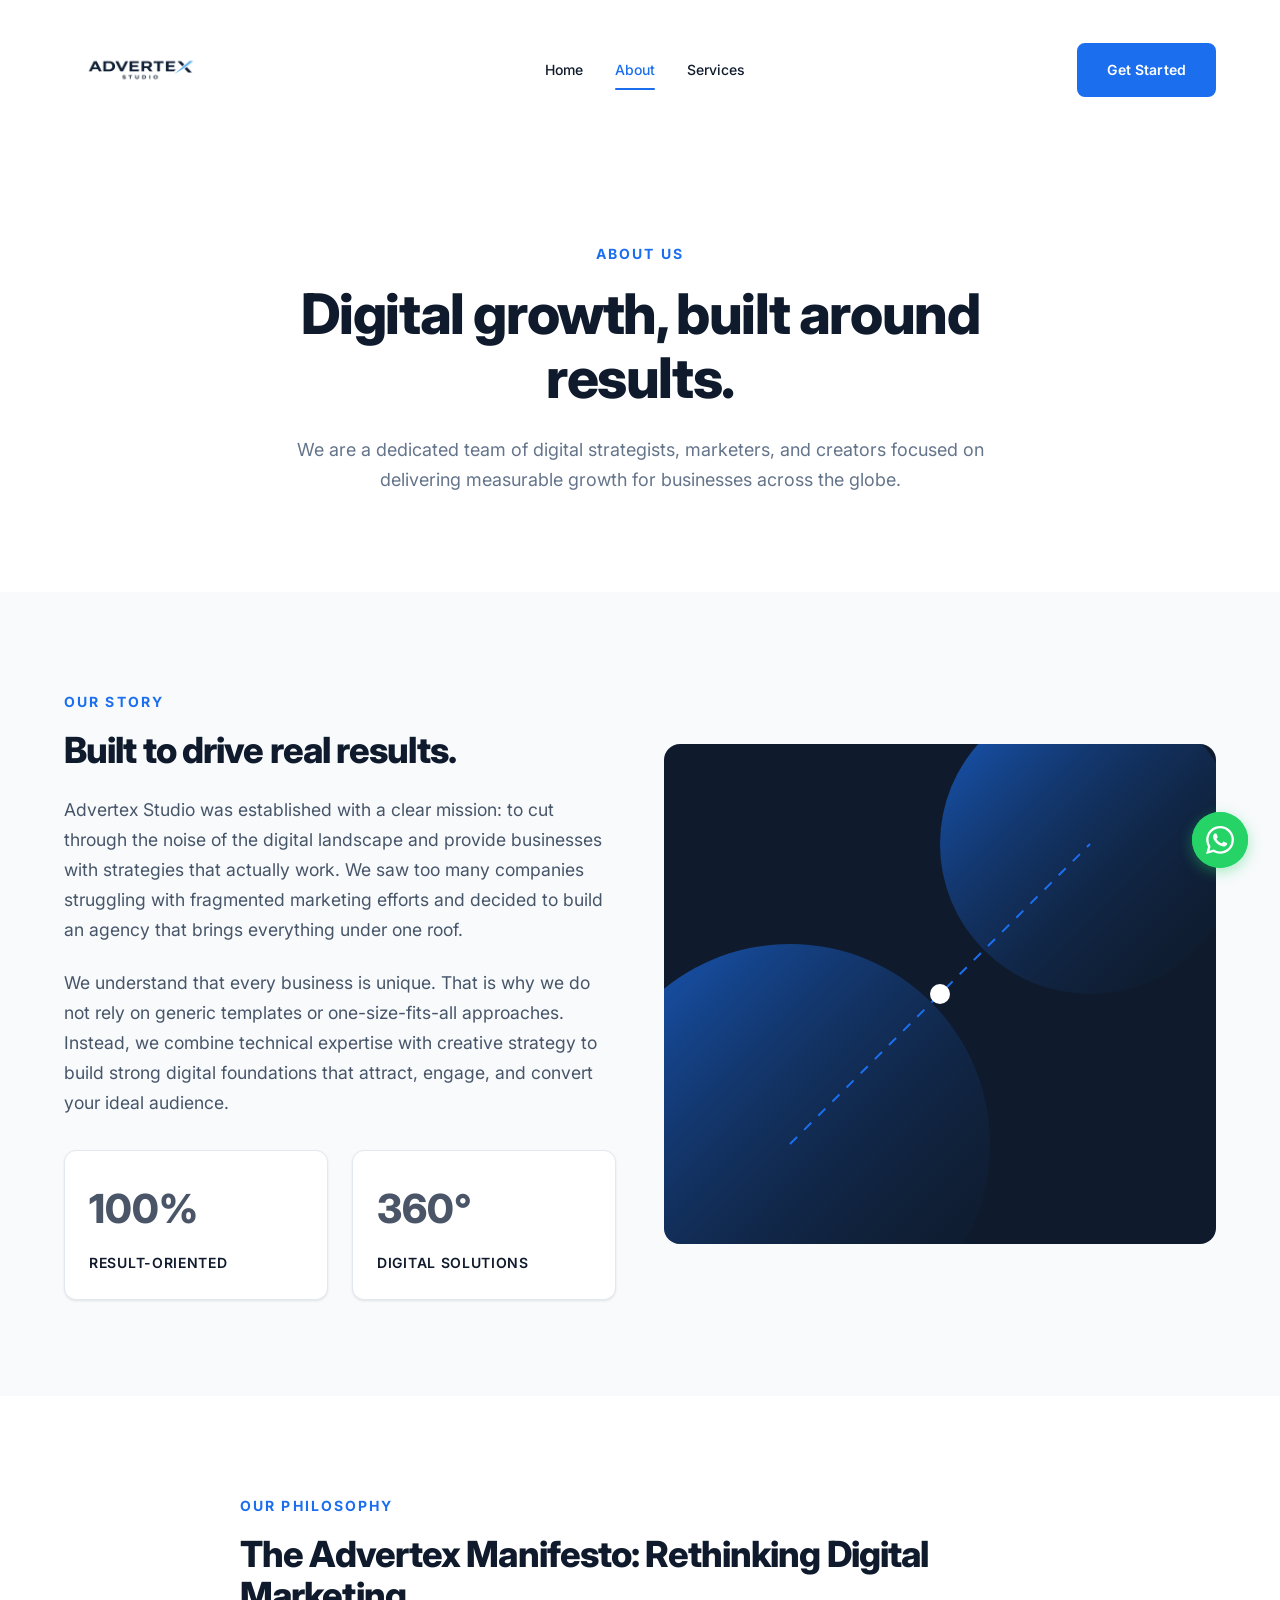
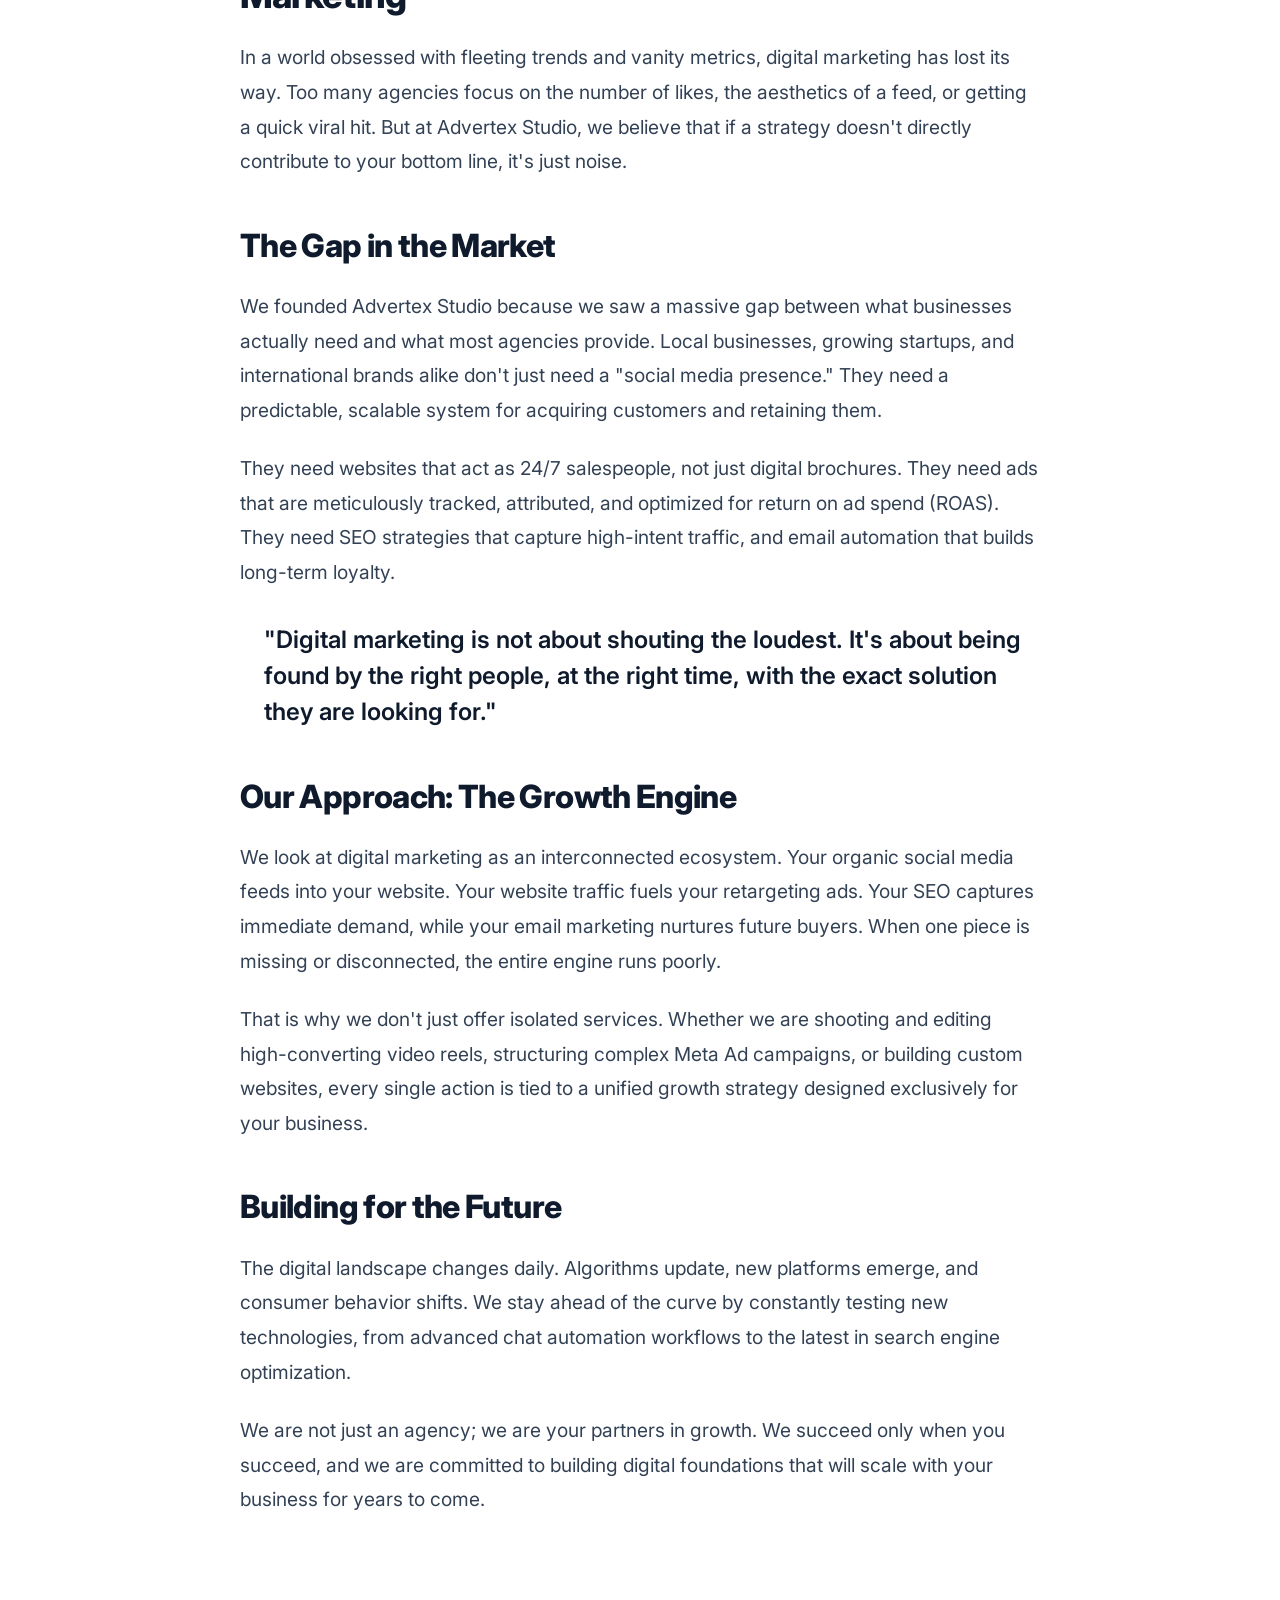
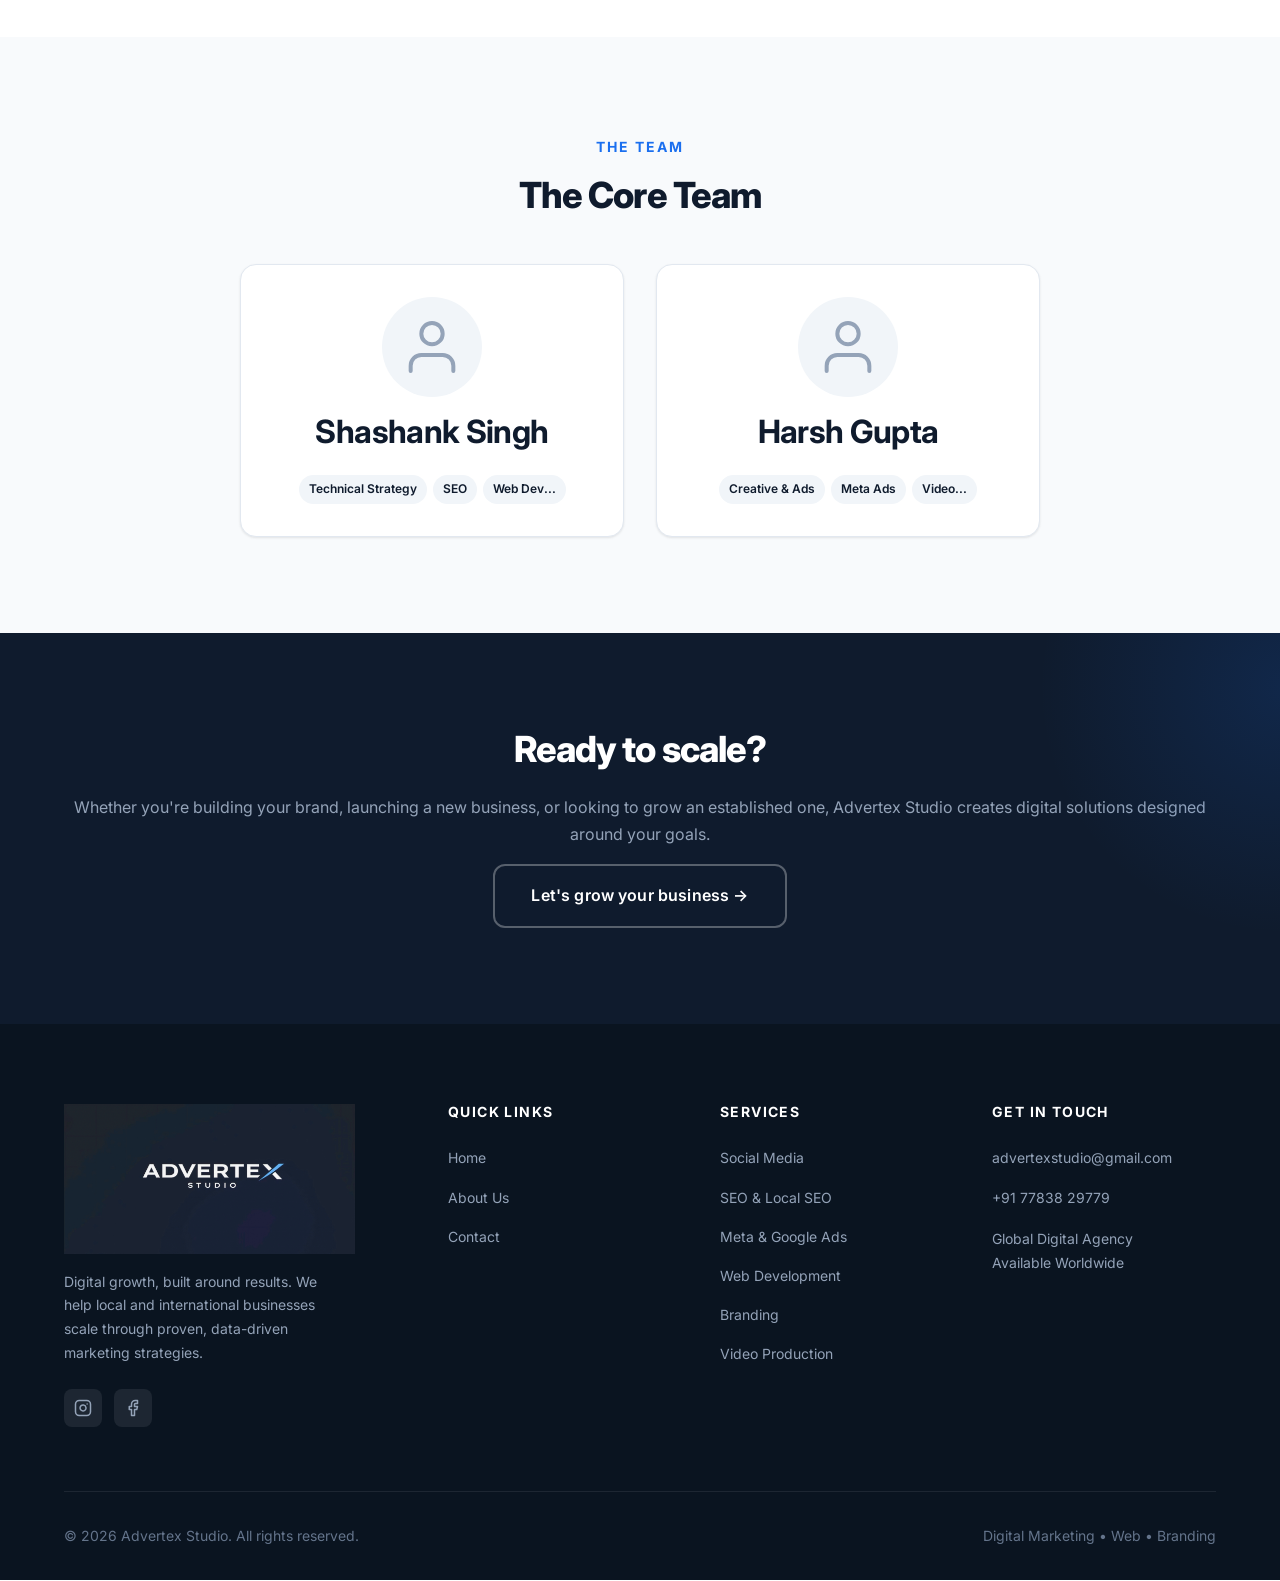
==== commit b9b5d60d: "Sync master footer across all pages (Fix social links)" ====
--- a/about.html
+++ b/about.html
@@ -298,18 +298,14 @@
         <div class="footer-brand">
           <img src="assets/Advertex_Logo.jpg" alt="Advertex Studio" style="height: 150px; margin-bottom: var(--space-4);">
           <p>Digital growth, built around results. We help local and international businesses scale through proven, data-driven marketing strategies.</p>
-          <div class="footer-social">
-            <a href="#" aria-label="Instagram">
+                    <div class="footer-social">
+            <!-- Instagram -->
+            <a href="https://instagram.com/advertexstudio" aria-label="Instagram" target="_blank" rel="noopener">
               <svg viewBox="0 0 24 24" fill="none" stroke="currentColor" stroke-width="2" stroke-linecap="round" stroke-linejoin="round"><rect x="2" y="2" width="20" height="20" rx="5" ry="5"></rect><path d="M16 11.37A4 4 0 1 1 12.63 8 4 4 0 0 1 16 11.37z"></path><line x1="17.5" y1="6.5" x2="17.51" y2="6.5"></line></svg>
             </a>
-            <a href="#" aria-label="LinkedIn">
-              <svg viewBox="0 0 24 24" fill="none" stroke="currentColor" stroke-width="2" stroke-linecap="round" stroke-linejoin="round"><path d="M16 8a6 6 0 0 1 6 6v7h-4v-7a2 2 0 0 0-2-2 2 2 0 0 0-2 2v7h-4v-7a6 6 0 0 1 6-6z"></path><rect x="2" y="9" width="4" height="12"></rect><circle cx="4" cy="4" r="2"></circle></svg>
-            </a>
-            <a href="#" aria-label="X">
-              <svg viewBox="0 0 24 24" fill="none" stroke="currentColor" stroke-width="2" stroke-linecap="round" stroke-linejoin="round"><path d="M4 4l11.733 16h4.267l-11.733 -16z"></path><path d="M4 20l6.768 -6.768m2.46 -2.46l6.772 -6.772"></path></svg>
-            </a>
-            <a href="#" aria-label="YouTube">
-              <svg viewBox="0 0 24 24" fill="none" stroke="currentColor" stroke-width="2" stroke-linecap="round" stroke-linejoin="round"><path d="M22.54 6.42a2.78 2.78 0 0 0-1.94-2C18.88 4 12 4 12 4s-6.88 0-8.6.46a2.78 2.78 0 0 0-1.94 2A29 29 0 0 0 1 11.75a29 29 0 0 0 .46 5.33A2.78 2.78 0 0 0 3.4 19.1c1.72.46 8.6.46 8.6.46s6.88 0 8.6-.46a2.78 2.78 0 0 0 1.94-2 29 29 0 0 0 .46-5.25 29 29 0 0 0-.46-5.33z"></path><polygon points="9.75 15.02 15.5 11.75 9.75 8.48 9.75 15.02"></polygon></svg>
+            <!-- Facebook -->
+            <a href="https://facebook.com/advertexstudio" aria-label="Facebook" target="_blank" rel="noopener">
+              <svg viewBox="0 0 24 24" fill="none" stroke="currentColor" stroke-width="2" stroke-linecap="round" stroke-linejoin="round"><path d="M18 2h-3a5 5 0 0 0-5 5v3H7v4h3v8h4v-8h3l1-4h-4V7a1 1 0 0 1 1-1h3z"></path></svg>
             </a>
           </div>
         </div>
